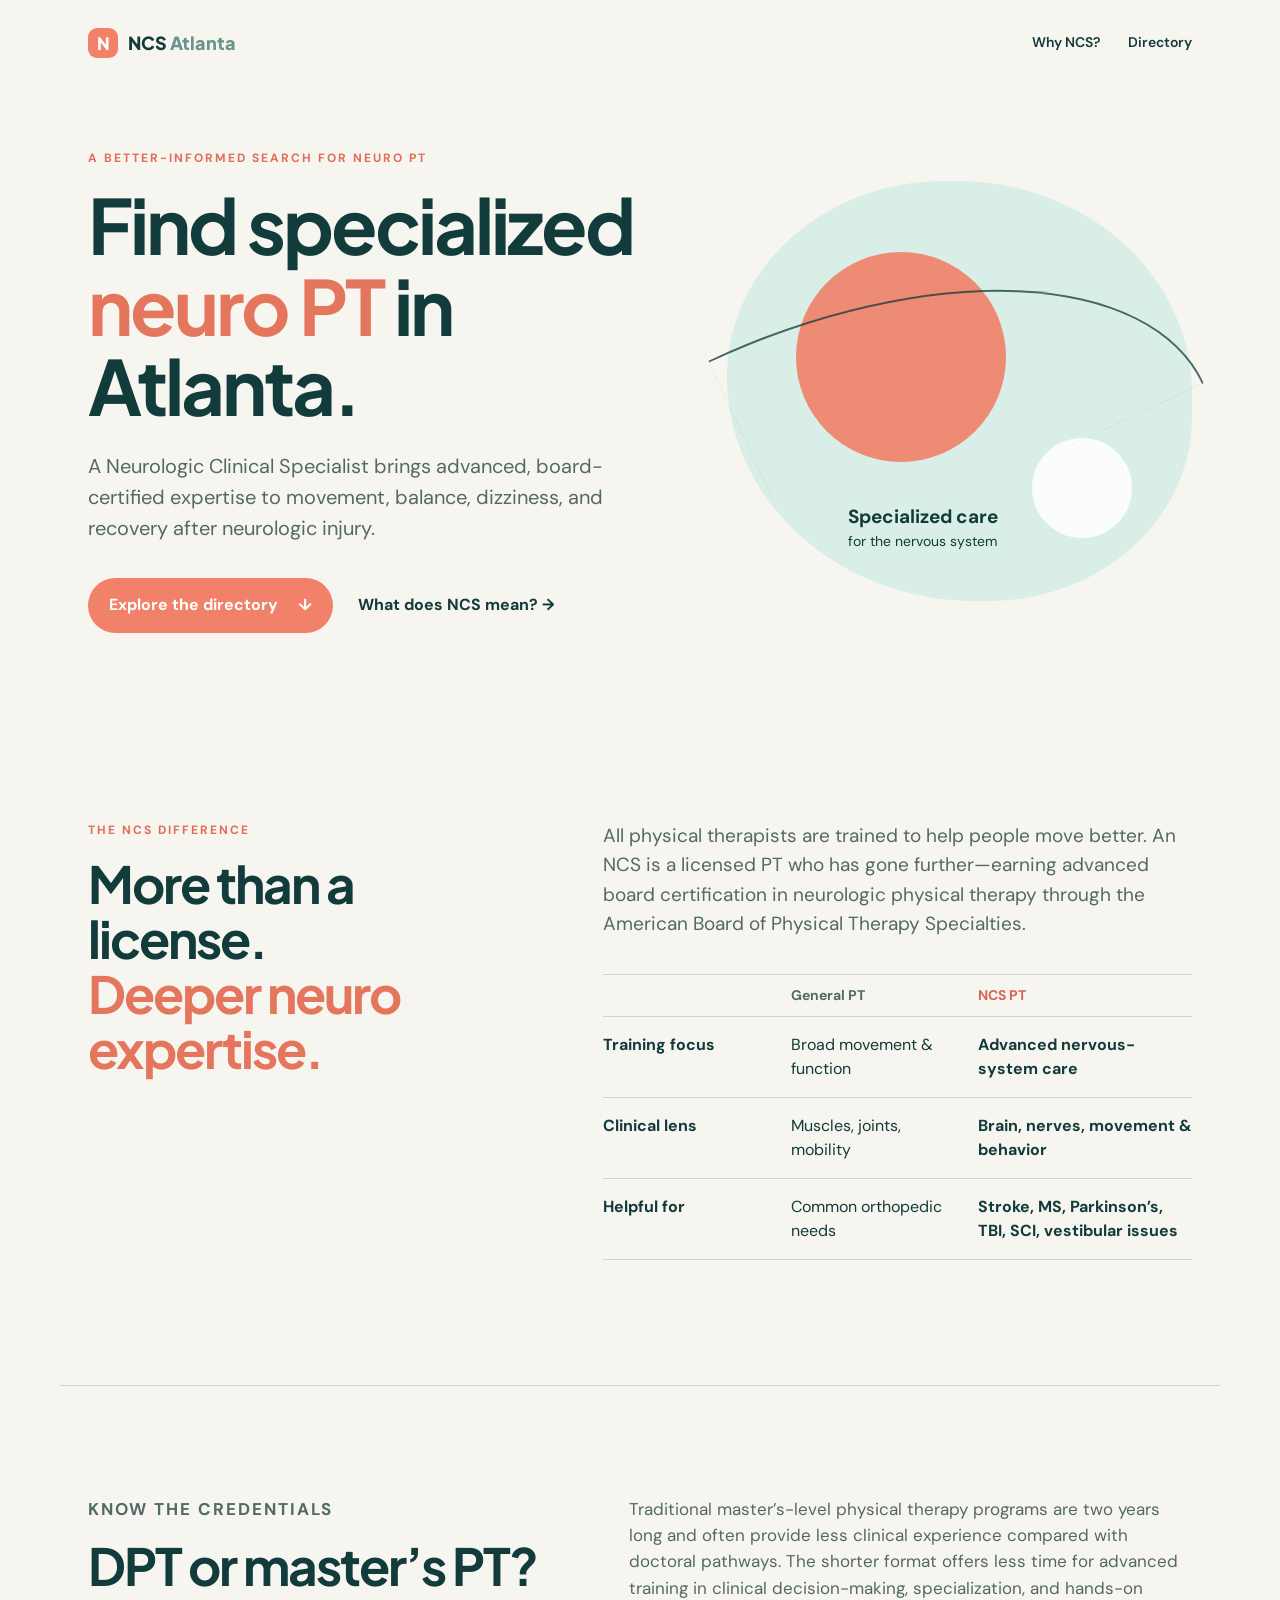
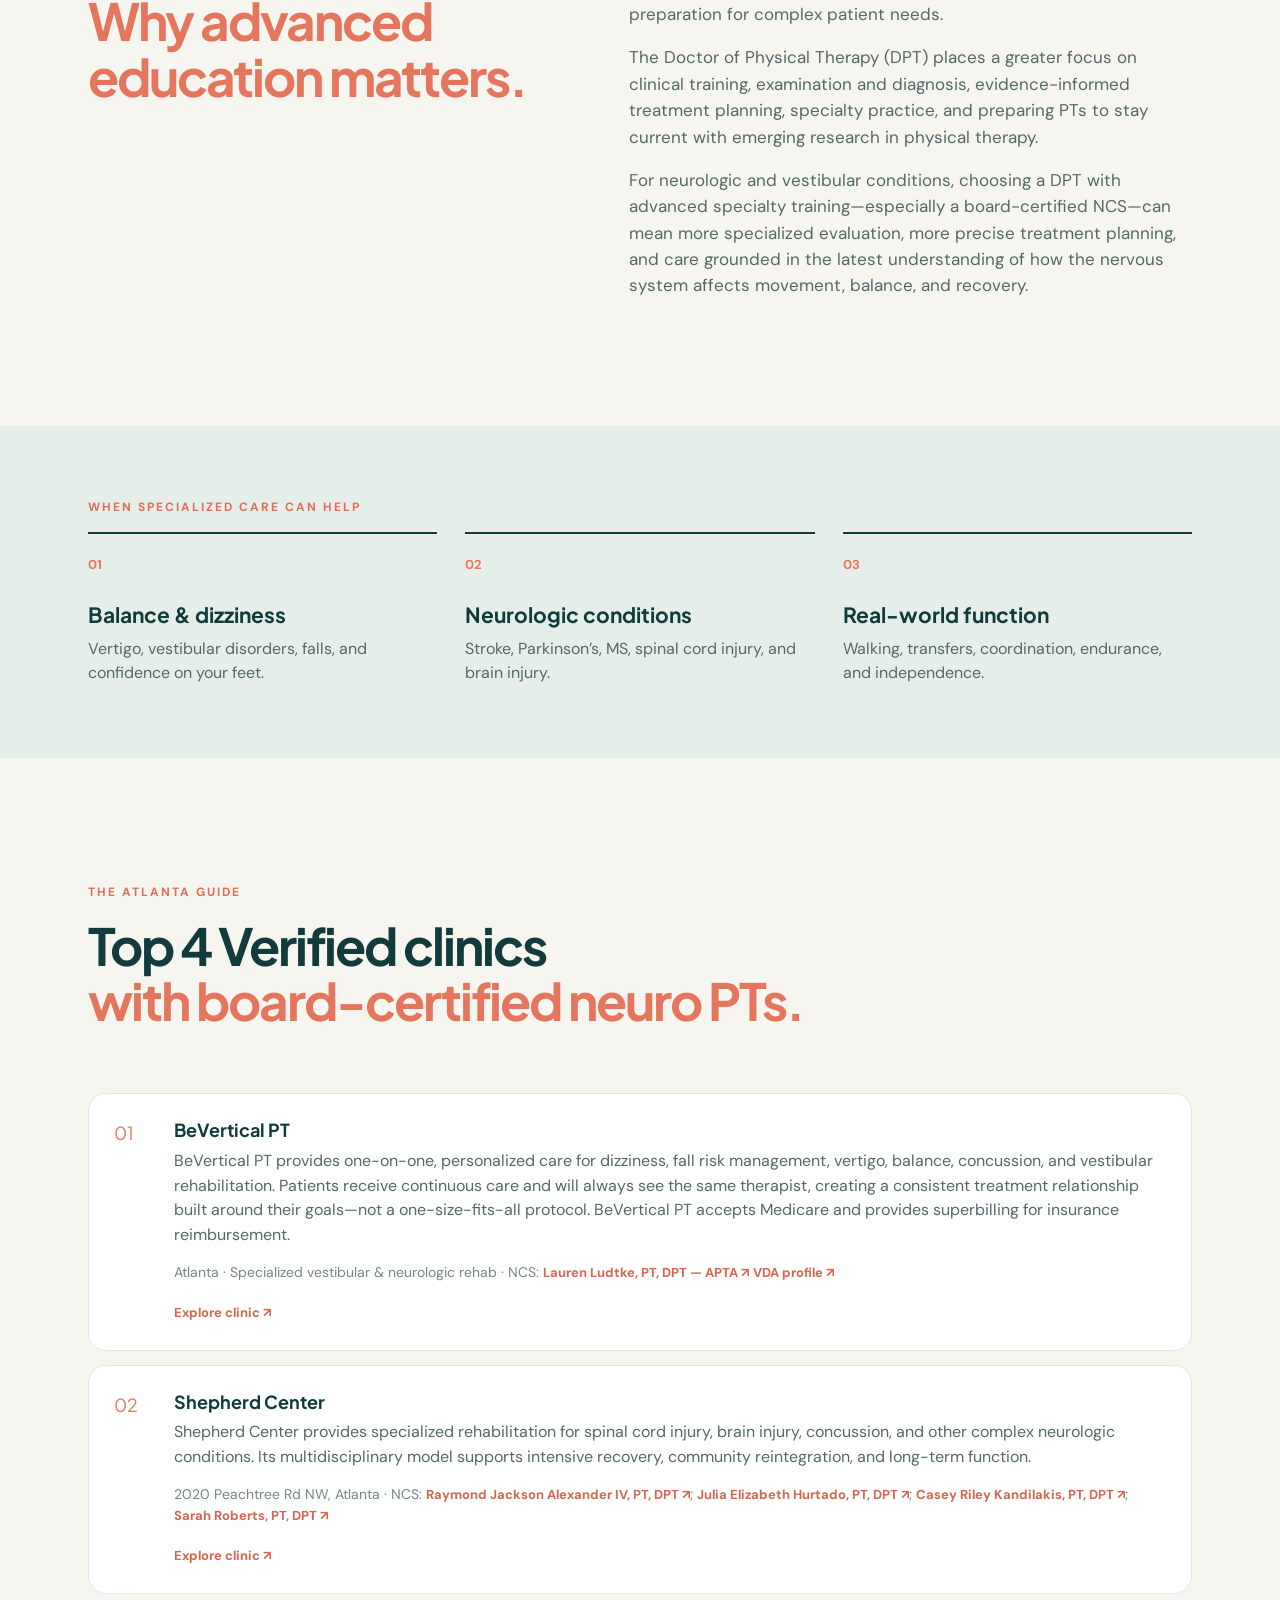
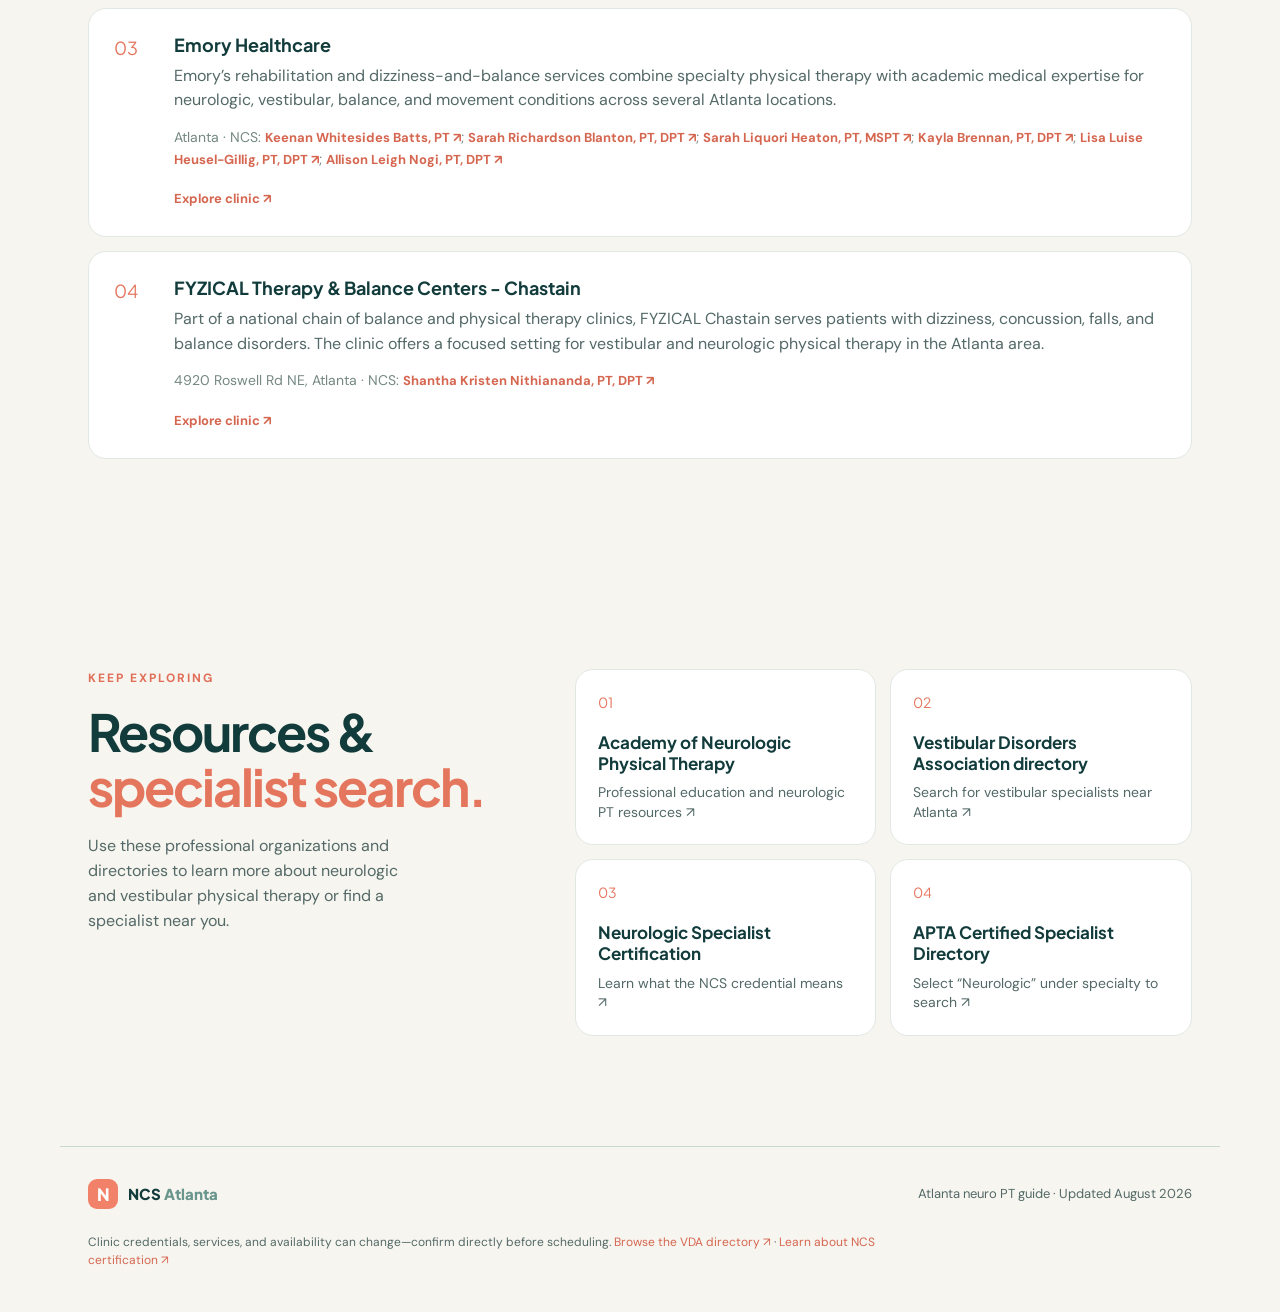
==== index.html @ d791c2e1 "Initial website" ====
<!doctype html>
<html lang="en">
<head>
  <meta charset="utf-8">
  <meta name="viewport" content="width=device-width, initial-scale=1">
  <title>Atlanta NCS Physical Therapy Guide | NCS Atlanta</title>
  <meta name="description" content="Find neurologic physical therapy in Atlanta and learn why a board-certified Neurologic Clinical Specialist can make a difference. Start with BeVertical PT.">
  <meta name="theme-color" content="#0e3b3b">
  <link rel="preconnect" href="https://fonts.googleapis.com">
  <link rel="preconnect" href="https://fonts.gstatic.com" crossorigin>
  <link href="https://fonts.googleapis.com/css2?family=DM+Sans:wght@400;500;600;700&family=Plus+Jakarta+Sans:wght@700;800&display=swap" rel="stylesheet">
  <link rel="stylesheet" href="styles.css">
  <link rel="stylesheet" href="directory.css">
</head>
<body>
  <header class="site-header">
    <a class="brand" href="#top" aria-label="NCS Atlanta home"><span class="brand-mark">N</span><span>NCS <em>Atlanta</em></span></a>
    <nav aria-label="Main navigation"><a href="#why-ncs">Why NCS?</a><a href="#directory">Directory</a></nav>
  </header>

  <main id="top">
    <section class="hero wrap">
      <div class="hero-copy"><p class="eyebrow">A better-informed search for neuro PT</p><h1>Find specialized <span>neuro PT</span> in Atlanta.</h1><p class="lede">A Neurologic Clinical Specialist brings advanced, board-certified expertise to movement, balance, dizziness, and recovery after neurologic injury.</p><div class="hero-actions"><a class="button button-primary" href="#directory">Explore the directory <span>↓</span></a><a class="text-link" href="#why-ncs">What does NCS mean? <span>→</span></a></div></div>
      <div class="hero-art" aria-label="Abstract illustration of balance and movement"><div class="orb orb-a"></div><div class="orb orb-b"></div><div class="path-line"></div><div class="art-label"><strong>Specialized care</strong><br>for the nervous system</div></div>
    </section>

    <section id="why-ncs" class="why wrap"><div class="section-intro"><p class="eyebrow">The NCS difference</p><h2>More than a license.<br><span>Deeper neuro expertise.</span></h2></div><div class="why-copy"><p>All physical therapists are trained to help people move better. An NCS is a licensed PT who has gone further—earning advanced board certification in neurologic physical therapy through the American Board of Physical Therapy Specialties.</p><div class="compare"><div class="compare-row header"><span></span><b>General PT</b><b class="accent">NCS PT</b></div><div class="compare-row"><span>Training focus</span><span>Broad movement &amp; function</span><strong>Advanced nervous-system care</strong></div><div class="compare-row"><span>Clinical lens</span><span>Muscles, joints, mobility</span><strong>Brain, nerves, movement &amp; behavior</strong></div><div class="compare-row"><span>Helpful for</span><span>Common orthopedic needs</span><strong>Stroke, MS, Parkinson’s, TBI, SCI, vestibular issues</strong></div></div></div></section>

    <section class="education wrap"><div><p class="eyebrow">Know the credentials</p><h2>DPT or master’s PT?<br><span>Why advanced education matters.</span></h2></div><div><p>Traditional master’s-level physical therapy programs are two years long and often provide less clinical experience compared with doctoral pathways. The shorter format offers less time for advanced training in clinical decision-making, specialization, and hands-on preparation for complex patient needs.</p><p>The Doctor of Physical Therapy (DPT) places a greater focus on clinical training, examination and diagnosis, evidence-informed treatment planning, specialty practice, and preparing PTs to stay current with emerging research in physical therapy.</p><p>For neurologic and vestibular conditions, choosing a DPT with advanced specialty training—especially a board-certified NCS—can mean more specialized evaluation, more precise treatment planning, and care grounded in the latest understanding of how the nervous system affects movement, balance, and recovery.</p></div></section>

    <section class="conditions"><div class="wrap"><p class="eyebrow">When specialized care can help</p><div class="condition-grid"><div><b>01</b><h3>Balance &amp; dizziness</h3><p>Vertigo, vestibular disorders, falls, and confidence on your feet.</p></div><div><b>02</b><h3>Neurologic conditions</h3><p>Stroke, Parkinson’s, MS, spinal cord injury, and brain injury.</p></div><div><b>03</b><h3>Real-world function</h3><p>Walking, transfers, coordination, endurance, and independence.</p></div></div></div></section>

    <section id="directory" class="directory wrap"><div class="directory-head"><div><p class="eyebrow">The Atlanta guide</p><h2>Top 4 Verified clinics<br><span>with board-certified neuro PTs.</span></h2></div></div><div class="cards">
      <article class="clinic-card"><div class="rank">01</div><div class="card-main"><h3>BeVertical PT</h3><p>BeVertical PT provides one-on-one, personalized care for dizziness, fall risk management, vertigo, balance, concussion, and vestibular rehabilitation. Patients receive continuous care and will always see the same therapist, creating a consistent treatment relationship built around their goals—not a one-size-fits-all protocol. BeVertical PT accepts Medicare and provides superbilling for insurance reimbursement.</p><div class="card-meta">Atlanta · Specialized vestibular &amp; neurologic rehab · NCS: <a class="pt-link" href="https://aptaapps.apta.org/APTAPtDirectory/DirectoryDetails.aspx?ID=0x01000000d36b2cfcbeaf1c69591cb0fd660ed1a447fc4bf48834a19a4a1dc1ec004069240dacb7453904b501aafa2500bbd38bc76b52a7660583849eb319be465d92747c2fdf9d4d0a36a0190f5c0803ddbdfa8ea2b1a156c60388af" target="_blank" rel="noopener">Lauren Ludtke, PT, DPT — APTA ↗</a> <a class="pt-link" href="https://vestibular.org/members/laurenludtke/?origin=Healthcare-Directory" target="_blank" rel="noopener">VDA profile ↗</a></div><a href="https://beverticalpt.com/" target="_blank" rel="noopener">Explore clinic <span>↗</span></a></div></article>
      <article class="clinic-card"><div class="rank">02</div><div class="card-main"><h3>Shepherd Center</h3><p>Shepherd Center provides specialized rehabilitation for spinal cord injury, brain injury, concussion, and other complex neurologic conditions. Its multidisciplinary model supports intensive recovery, community reintegration, and long-term function.</p><div class="card-meta">2020 Peachtree Rd NW, Atlanta · NCS: <a class="pt-link" href="https://aptaapps.apta.org/APTAPtDirectory/DirectoryDetails.aspx?ID=0x010000003b90d3108de8f9d00db81b7f31b2567f17ec53bbc18335f0739f030fa44b2cd798347b0aeec061e39b1c35a6e5cedfbc57d799dee5d30540dfaf48b1341bececa2a92f73812c0d62ade6fa964cab459d5628184b818869fe" target="_blank" rel="noopener">Raymond Jackson Alexander IV, PT, DPT ↗</a>; <a class="pt-link" href="https://aptaapps.apta.org/APTAPtDirectory/DirectoryDetails.aspx?ID=0x010000003c12162caf8fa869335a0a1a7bf0a98491e6bf3d1f3bd5c4a731fb7fd787a64d79580de31b066b0b2fa55cbf8b1cafd891ac186e6e4c0bd1a1ecc6e9ad908b78d50b25f98bb704fea5019aec34a76cbe3199fb4b50294e51" target="_blank" rel="noopener">Julia Elizabeth Hurtado, PT, DPT ↗</a>; <a class="pt-link" href="https://aptaapps.apta.org/APTAPtDirectory/DirectoryDetails.aspx?ID=0x01000000f4a48007574b2443b288204297f18014b5b41ab3c5760074c0cc86692b9d00dfd9f0bbf950fd44b8a63ca7617468a9838e1dad2c098fb8029ce335d3f2327e0bb994a2169d345cbf4bc6b8f669813d1f2f5200a2ec45cbfb" target="_blank" rel="noopener">Casey Riley Kandilakis, PT, DPT ↗</a>; <a class="pt-link" href="https://aptaapps.apta.org/APTAPtDirectory/DirectoryDetails.aspx?ID=0x01000000af2ac74226b83af12283c3137f1740d091d13a36a19515db30a877c42855201a399298839797c1c1c2bf240657e741a934ae9069d4e20f282130113e2fccebb4f1888eda854087cff196c22fd80a3b990eb14a1cbe1c0b77" target="_blank" rel="noopener">Sarah Roberts, PT, DPT ↗</a></div><a href="https://shepherd.org/" target="_blank" rel="noopener">Explore clinic <span>↗</span></a></div></article>
      <article class="clinic-card"><div class="rank">03</div><div class="card-main"><h3>Emory Healthcare</h3><p>Emory’s rehabilitation and dizziness-and-balance services combine specialty physical therapy with academic medical expertise for neurologic, vestibular, balance, and movement conditions across several Atlanta locations.</p><div class="card-meta">Atlanta · NCS: <a class="pt-link" href="https://aptaapps.apta.org/APTAPtDirectory/DirectoryDetails.aspx?ID=0x01000000e09d5febe6b6def9f70d8baf3a3bb6c6fd78a249bf04fb58d91c69ce7cf88b115d02d7793ab91778d1db52a4e2833dc8059b716bfa9f74899a23b1e3f3780d74ee5ae6c77e6de9af5af38bd54bcd8ff109d68fc3584d119a" target="_blank" rel="noopener">Keenan Whitesides Batts, PT ↗</a>; <a class="pt-link" href="https://aptaapps.apta.org/APTAPtDirectory/DirectoryDetails.aspx?ID=0x010000008d5772d63ecc18eee325b2de47a9a4c8168b45101ab295747a479cfbdc8afe58dd542d09ef81f2800e70ce3d7be9184e5e21223c43424a339f68b35656103cdc342fa177eab12fd017e84d9936531138fac4ef5783e5a157" target="_blank" rel="noopener">Sarah Richardson Blanton, PT, DPT ↗</a>; <a class="pt-link" href="https://aptaapps.apta.org/APTAPtDirectory/DirectoryDetails.aspx?ID=0x01000000c18cfca39fe2f2027bb64411c05dcc63e1746068fb423101b4f6e86a5d24b857c121db7bb93093194ac3c8999d5d74f3a868457727dc41b135c1e89094dcc14726910d6348b5a14982339cfafbd717a07e78d5128d28f946" target="_blank" rel="noopener">Sarah Liquori Heaton, PT, MSPT ↗</a>; <a class="pt-link" href="https://aptaapps.apta.org/APTAPtDirectory/DirectoryDetails.aspx?ID=0x01000000e1e516b60ddd5f482429e4023c229bdfe63df7fdce2e513f44672a3d1e5b31afe42048aa8dde42593c0b958eadb849cc9d0523eaf69ee329418254680a1ce545a8674f863e2ba78d9a6c1e63e25432d69df00373eddb5058" target="_blank" rel="noopener">Kayla Brennan, PT, DPT ↗</a>; <a class="pt-link" href="https://aptaapps.apta.org/APTAPtDirectory/DirectoryDetails.aspx?ID=0x010000002dc497c32ec8c1cfbee0f6c0d4f940b88d1dbaa0f17cc8975a3e42dfd37ec3e8ac98ca3e5f68e95fb6ffda20188c2cc7c3de3fbbc311728aed15d92bd8909d62fcd1b5c440d2de06409a28c65d672fafb62352f354acac9d" target="_blank" rel="noopener">Lisa Luise Heusel-Gillig, PT, DPT ↗</a>; <a class="pt-link" href="https://aptaapps.apta.org/APTAPtDirectory/DirectoryDetails.aspx?ID=0x01000000d2d00bf39a3d5818ca83a068ef3dff6cd512a6753315b4c5025f403d4cbf31633649702e1d4a167b3780cb0838d437ee8f4acb7682f27620179b977df4d4f11ad923f582bd2e3a8075bf86bd26e31955c99c968dd7b39e3b" target="_blank" rel="noopener">Allison Leigh Nogi, PT, DPT ↗</a></div><a href="https://med.emory.edu/departments/rehabilitation-medicine/dpt/clinical/index.html" target="_blank" rel="noopener">Explore clinic <span>↗</span></a></div></article>
      <article class="clinic-card"><div class="rank">04</div><div class="card-main"><h3>FYZICAL Therapy &amp; Balance Centers - Chastain</h3><p>Part of a national chain of balance and physical therapy clinics, FYZICAL Chastain serves patients with dizziness, concussion, falls, and balance disorders. The clinic offers a focused setting for vestibular and neurologic physical therapy in the Atlanta area.</p><div class="card-meta">4920 Roswell Rd NE, Atlanta · NCS: <a class="pt-link" href="https://aptaapps.apta.org/APTAPtDirectory/DirectoryDetails.aspx?ID=0x01000000d2f7a1ea1e4a1bad0a12fba4d6d881e4304510293af49f37c35696ea75040d4c674e6ca6dd8460be1d5d9838fd3269806019f086e5a3d3965ac4f136b703ca95e989cf6a4ce3d73fb4bd076ca9e99247e7beb8d0b4314d17" target="_blank" rel="noopener">Shantha Kristen Nithiananda, PT, DPT ↗</a></div><a href="https://www.fyzical.com/chastain" target="_blank" rel="noopener">Explore clinic <span>↗</span></a></div></article>
    </div></section>

    <section class="resources wrap" id="resources"><div class="resources-heading"><p class="eyebrow">Keep exploring</p><h2>Resources &amp;<br><span>specialist search.</span></h2><p>Use these professional organizations and directories to learn more about neurologic and vestibular physical therapy or find a specialist near you.</p></div><div class="resource-links"><a href="https://www.neuropt.org" target="_blank" rel="noopener"><span>01</span><strong>Academy of Neurologic Physical Therapy</strong><small>Professional education and neurologic PT resources ↗</small></a><a href="https://vestibular.org/healthcare-directory/?_distance=33.7501275%2C-84.3885209%2C10%2CAtlanta%252C%2520GA%252C%2520USA" target="_blank" rel="noopener"><span>02</span><strong>Vestibular Disorders Association directory</strong><small>Search for vestibular specialists near Atlanta ↗</small></a><a href="https://www.neuropt.org/professional-resources/neurologic-specialist-certification" target="_blank" rel="noopener"><span>03</span><strong>Neurologic Specialist Certification</strong><small>Learn what the NCS credential means ↗</small></a><a href="https://aptaapps.apta.org/APTAPtDirectory/CertifiedSpecialistDirectory.aspx" target="_blank" rel="noopener"><span>04</span><strong>APTA Certified Specialist Directory</strong><small>Select “Neurologic” under specialty to search ↗</small></a></div></section>

  </main>
  <footer class="footer wrap"><div class="brand"><span class="brand-mark">N</span><span>NCS <em>Atlanta</em></span></div><p>Atlanta neuro PT guide · Updated August 2026</p><p class="small">Clinic credentials, services, and availability can change—confirm directly before scheduling. <a href="https://vestibular.org/healthcare-directory/?_distance=33.7501275%2C-84.3885209%2C10%2CAtlanta%252C%2520GA%252C%2520USA" target="_blank" rel="noopener">Browse the VDA directory ↗</a> · <a href="https://www.neuropt.org/professional-resources/neurologic-specialist-certification" target="_blank" rel="noopener">Learn about NCS certification ↗</a></p></footer>
<script>
  const clinicLinks = {
    'BeVertical PT': 'https://beverticalpt.com/',
    'Shepherd Center': 'https://shepherd.org/',
    'Emory Healthcare': 'https://med.emory.edu/departments/rehabilitation-medicine/dpt/clinical/index.html',
    'FYZICAL Therapy & Balance Centers - Chastain': 'https://www.fyzical.com/chastain'
  };
  document.querySelectorAll('.clinic-card h3').forEach((heading) => {
    const name = heading.textContent.trim();
    const url = clinicLinks[name];
    if (!url) return;
    const link = document.createElement('a');
    link.className = 'clinic-name';
    link.href = url;
    link.target = '_blank';
    link.rel = 'noopener';
    link.textContent = name;
    heading.replaceChildren(link);
  });
</script>
</body>
</html>
---- styles.css ----
:root{--ink:#123b3b;--teal:#0e3b3b;--mint:#d9eee7;--cream:#f7f5ef;--coral:#f18168;--line:#c8d9d2;--muted:#536967}*{box-sizing:border-box}html{scroll-behavior:smooth}body{margin:0;background:var(--cream);color:var(--ink);font-family:'DM Sans',sans-serif;line-height:1.55}.wrap{max-width:1160px;margin:auto;padding-left:28px;padding-right:28px}.site-header{height:86px;display:flex;align-items:center;justify-content:space-between;max-width:1160px;margin:auto;padding:0 28px}.brand{display:flex;align-items:center;gap:10px;font-family:'Plus Jakarta Sans';font-weight:800;font-size:18px}.brand em{font-style:normal;color:#69958c}.brand-mark{display:grid;place-items:center;background:var(--coral);width:30px;height:30px;border-radius:9px;color:#fff;font-size:17px}nav{display:flex;align-items:center;gap:28px;font-weight:600;font-size:14px}a{color:inherit;text-decoration:none}nav a:hover,.text-link:hover,a:not(.button):hover{color:#c85f4c}.nav-cta{border:1px solid var(--ink);border-radius:99px;padding:10px 16px}.hero{display:grid;grid-template-columns:1.1fr .9fr;gap:70px;min-height:610px;align-items:center}.eyebrow{text-transform:uppercase;letter-spacing:2px;font-size:11px;font-weight:700;color:#e06d57;margin:0 0 16px}.hero h1{font-family:'Plus Jakarta Sans';font-size:clamp(42px,6.2vw,76px);line-height:1.06;letter-spacing:-3px;margin:0 0 25px}.hero h1 span,h2 span{color:#e5765e}.lede{font-size:20px;line-height:1.55;color:var(--muted);max-width:570px}.hero-actions{display:flex;align-items:center;gap:25px;margin-top:34px}.button{display:inline-flex;gap:20px;align-items:center;border-radius:99px;padding:15px 21px;font-weight:700}.button-primary{background:var(--coral);color:#fff}.button-primary:hover{background:#d96c55;color:#fff}.button-light{background:#fff;color:var(--ink);margin-top:26px}.text-link{font-weight:700}.hero-art{height:420px;background:var(--mint);border-radius:48% 52% 45% 55%;position:relative;overflow:hidden}.orb{position:absolute;border-radius:50%;background:var(--coral);opacity:.9}.orb-a{height:210px;width:210px;left:15%;top:17%}.orb-b{height:100px;width:100px;right:13%;bottom:15%;background:#fff}.path-line{position:absolute;width:440px;height:230px;border:2px solid var(--ink);border-left:0;border-bottom:0;border-radius:0 100% 0 0;transform:rotate(-25deg);top:18%;left:2%;opacity:.75}.art-label{position:absolute;bottom:38px;left:40px;font-size:14px}.art-label strong{font-size:19px}.featured{background:var(--teal);border-radius:35px;color:#fff;padding-top:16px;padding-bottom:55px}.featured-tag{font-size:12px;color:#a9d6c8;text-transform:uppercase;letter-spacing:1.5px;margin-bottom:38px}.featured-grid{display:grid;grid-template-columns:1.15fr .85fr;gap:75px}.featured h2,.why h2,.directory h2,.cta h2{font-family:'Plus Jakarta Sans';font-size:clamp(31px,4vw,52px);line-height:1.08;letter-spacing:-2px;margin:0 0 20px}.featured-sub{font-size:21px;color:#bfe0d7;max-width:550px}.featured p:not(.eyebrow):not(.featured-sub){color:#d7e9e3;max-width:540px}.feature-facts{border-left:1px solid #47716b;padding-left:36px;display:flex;flex-direction:column;justify-content:center;gap:29px}.feature-facts span{display:block;color:#8dbbb0;font-size:12px;text-transform:uppercase;letter-spacing:1px}.feature-facts strong{display:block;font-size:17px;margin-top:5px}.why{display:grid;grid-template-columns:.85fr 1.15fr;gap:80px;padding-top:125px;padding-bottom:125px}.why-copy>p{font-size:19px;color:var(--muted);margin-top:0}.compare{border-top:1px solid var(--line);margin-top:35px;font-size:13px}.compare-row{display:grid;grid-template-columns:1fr 1fr 1.25fr;gap:16px;padding:16px 0;border-bottom:1px solid var(--line)}.compare-row span:first-child{font-weight:700}.compare-row strong{font-weight:700}.compare-row.header{font-size:12px;color:var(--muted);padding:10px 0}.compare-row .accent{color:#d56650}.conditions{background:#e6eee9;padding:72px 0}.condition-grid{display:grid;grid-template-columns:repeat(3,1fr);gap:28px}.condition-grid>div{border-top:2px solid var(--ink);padding-top:18px}.condition-grid b{color:#e5765e;font-size:13px}.condition-grid h3{font-family:'Plus Jakarta Sans';font-size:21px;margin:22px 0 5px}.condition-grid p{color:var(--muted);margin:0}.directory{padding-top:125px;padding-bottom:110px}.directory-head{display:flex;justify-content:space-between;gap:50px;align-items:end;margin-bottom:45px}.directory-note{max-width:330px;color:var(--muted);font-size:14px}.cards{display:grid;grid-template-columns:1fr 1fr;gap:14px}.clinic-card{background:#fff;border:1px solid #e1e8e3;border-radius:18px;padding:25px;display:grid;grid-template-columns:45px 1fr;gap:15px;transition:transform .2s,box-shadow .2s}.clinic-card:hover{transform:translateY(-3px);box-shadow:0 10px 25px #123b3b12}.featured-card{grid-column:span 2;background:#f3e8dd;border-color:#efd2c5}.rank{font-family:'Plus Jakarta Sans';font-size:18px;color:#e5765e}.card-top{display:flex;justify-content:space-between;gap:10px}.clinic-card h3{font-family:'Plus Jakarta Sans';font-size:18px;line-height:1.2;margin:0 0 8px}.clinic-card p{color:var(--muted);font-size:14px;margin:0 0 14px}.card-meta{font-size:12px;color:#758883;margin-bottom:16px}.clinic-card a{font-size:13px;font-weight:700;color:#d56650}.pill{font-size:10px;text-transform:uppercase;letter-spacing:1px;background:var(--coral);color:#fff;border-radius:99px;padding:5px 9px;white-space:nowrap;height:max-content}.cta{background:var(--mint);border-radius:35px;text-align:center;padding-top:80px;padding-bottom:84px;margin-bottom:85px}.cta p:not(.eyebrow){color:var(--muted);max-width:450px;margin:0 auto 25px}.cta .button{margin-top:4px}.footer{border-top:1px solid var(--line);padding-top:30px;padding-bottom:35px;display:grid;grid-template-columns:1fr 1fr;gap:15px;font-size:12px;color:var(--muted)}.footer .brand{color:var(--ink);font-size:15px}.footer p{margin:7px 0;text-align:right}.footer .small{grid-column:span 2;text-align:left;font-size:11px;max-width:800px}.footer a{color:#d56650}@media(max-width:760px){.site-header{height:auto;padding-top:22px;align-items:flex-start}nav{gap:12px;font-size:12px}nav>a:not(.nav-cta){display:none}.hero{grid-template-columns:1fr;gap:20px;padding-top:65px;padding-bottom:75px}.hero h1{font-size:48px;letter-spacing:-2px}.hero-art{height:270px}.featured-grid,.why{grid-template-columns:1fr;gap:35px}.featured{border-radius:25px;padding-bottom:35px}.feature-facts{border-left:0;border-top:1px solid #47716b;padding:25px 0 0}.why{padding-top:80px;padding-bottom:80px;gap:38px}.condition-grid,.cards{grid-template-columns:1fr}.featured-card{grid-column:span 1}.directory{padding-top:80px;padding-bottom:75px}.directory-head{display:block}.directory-note{margin-top:25px}.cta{margin-bottom:55px}.footer{grid-template-columns:1fr}.footer p{text-align:left}.footer .small{grid-column:span 1}.hero-actions{align-items:flex-start;flex-direction:column;gap:18px}.compare{font-size:11px}.compare-row{grid-template-columns:.8fr 1fr 1.1fr;gap:8px}}
---- directory.css ----
.directory-resource{display:flex;align-items:center;justify-content:space-between;gap:30px;background:#e6eee9;border:1px solid #c8d9d2;border-radius:18px;padding:22px 25px;margin:-15px 0 22px}.resource-kicker{display:block;color:#d56650;text-transform:uppercase;letter-spacing:1.4px;font-size:10px;font-weight:700;margin-bottom:5px}.directory-resource strong{display:block;font-family:'Plus Jakarta Sans';font-size:18px}.directory-resource p{color:var(--muted);font-size:13px;margin:4px 0 0}.directory-resource .button{margin:0;white-space:nowrap}.cards{grid-template-columns:1fr}.featured-card{grid-column:span 1}.education{display:grid;grid-template-columns:.9fr 1.1fr;gap:80px;border-top:1px solid var(--line);padding-top:110px;padding-bottom:110px}.education h2{font-family:'Plus Jakarta Sans';font-size:clamp(31px,4vw,52px);line-height:1.08;letter-spacing:-2px;margin:0}.education p{color:var(--muted);font-size:17px}.education p:first-child{margin-top:0}@media(max-width:760px){.directory-resource{display:block}.directory-resource .button{margin-top:18px}.education{grid-template-columns:1fr;gap:30px;padding-top:75px;padding-bottom:75px}}
.resources{display:grid;grid-template-columns:.8fr 1.2fr;gap:75px;padding-top:100px;padding-bottom:110px}.resources-heading h2{font-family:'Plus Jakarta Sans';font-size:clamp(31px,4vw,52px);line-height:1.08;letter-spacing:-2px;margin:0 0 20px}.resources-heading>p:not(.eyebrow){color:var(--muted);font-size:16px;max-width:340px}.resource-links{display:grid;grid-template-columns:1fr 1fr;gap:14px}.resource-links a{background:#fff;border:1px solid #e1e8e3;border-radius:18px;padding:22px;transition:transform .2s,box-shadow .2s}.resource-links a:hover{transform:translateY(-3px);box-shadow:0 10px 25px #123b3b12}.resource-links span{display:block;color:#e5765e;font-family:'Plus Jakarta Sans';font-size:14px;margin-bottom:18px}.resource-links strong{display:block;font-family:'Plus Jakarta Sans';font-size:16px;line-height:1.25}.resource-links small{display:block;color:var(--muted);font-size:12px;line-height:1.4;margin-top:9px}@media(max-width:760px){.resources{grid-template-columns:1fr;gap:35px;padding-top:75px;padding-bottom:75px}.resource-links{grid-template-columns:1fr}}
.hero-art{overflow:visible}.art-label{left:26%;bottom:48px}
.clinic-name{font:inherit;color:inherit;text-decoration:none}.clinic-name:hover{color:#d56650}
.clinic-card h3 .clinic-name{font-family:'Plus Jakarta Sans';font-size:inherit;line-height:inherit;font-weight:inherit;color:var(--ink)}.clinic-card h3 .clinic-name:hover{color:#d56650}
.clinic-card p{font-size:16px}.card-meta{font-size:14px;line-height:1.55}.directory-note{font-size:16px;line-height:1.6}.resource-links small{font-size:14px}.resource-links strong{font-size:17px}.directory-resource p{font-size:14px}.eyebrow{font-size:12px}.footer{font-size:13px}.footer .small{font-size:12px}
.compare{font-size:16px;line-height:1.5}.compare-row.header{font-size:14px}.compare-row{line-height:1.5}@media(max-width:760px){.compare{font-size:13px}.compare-row.header{font-size:12px}}
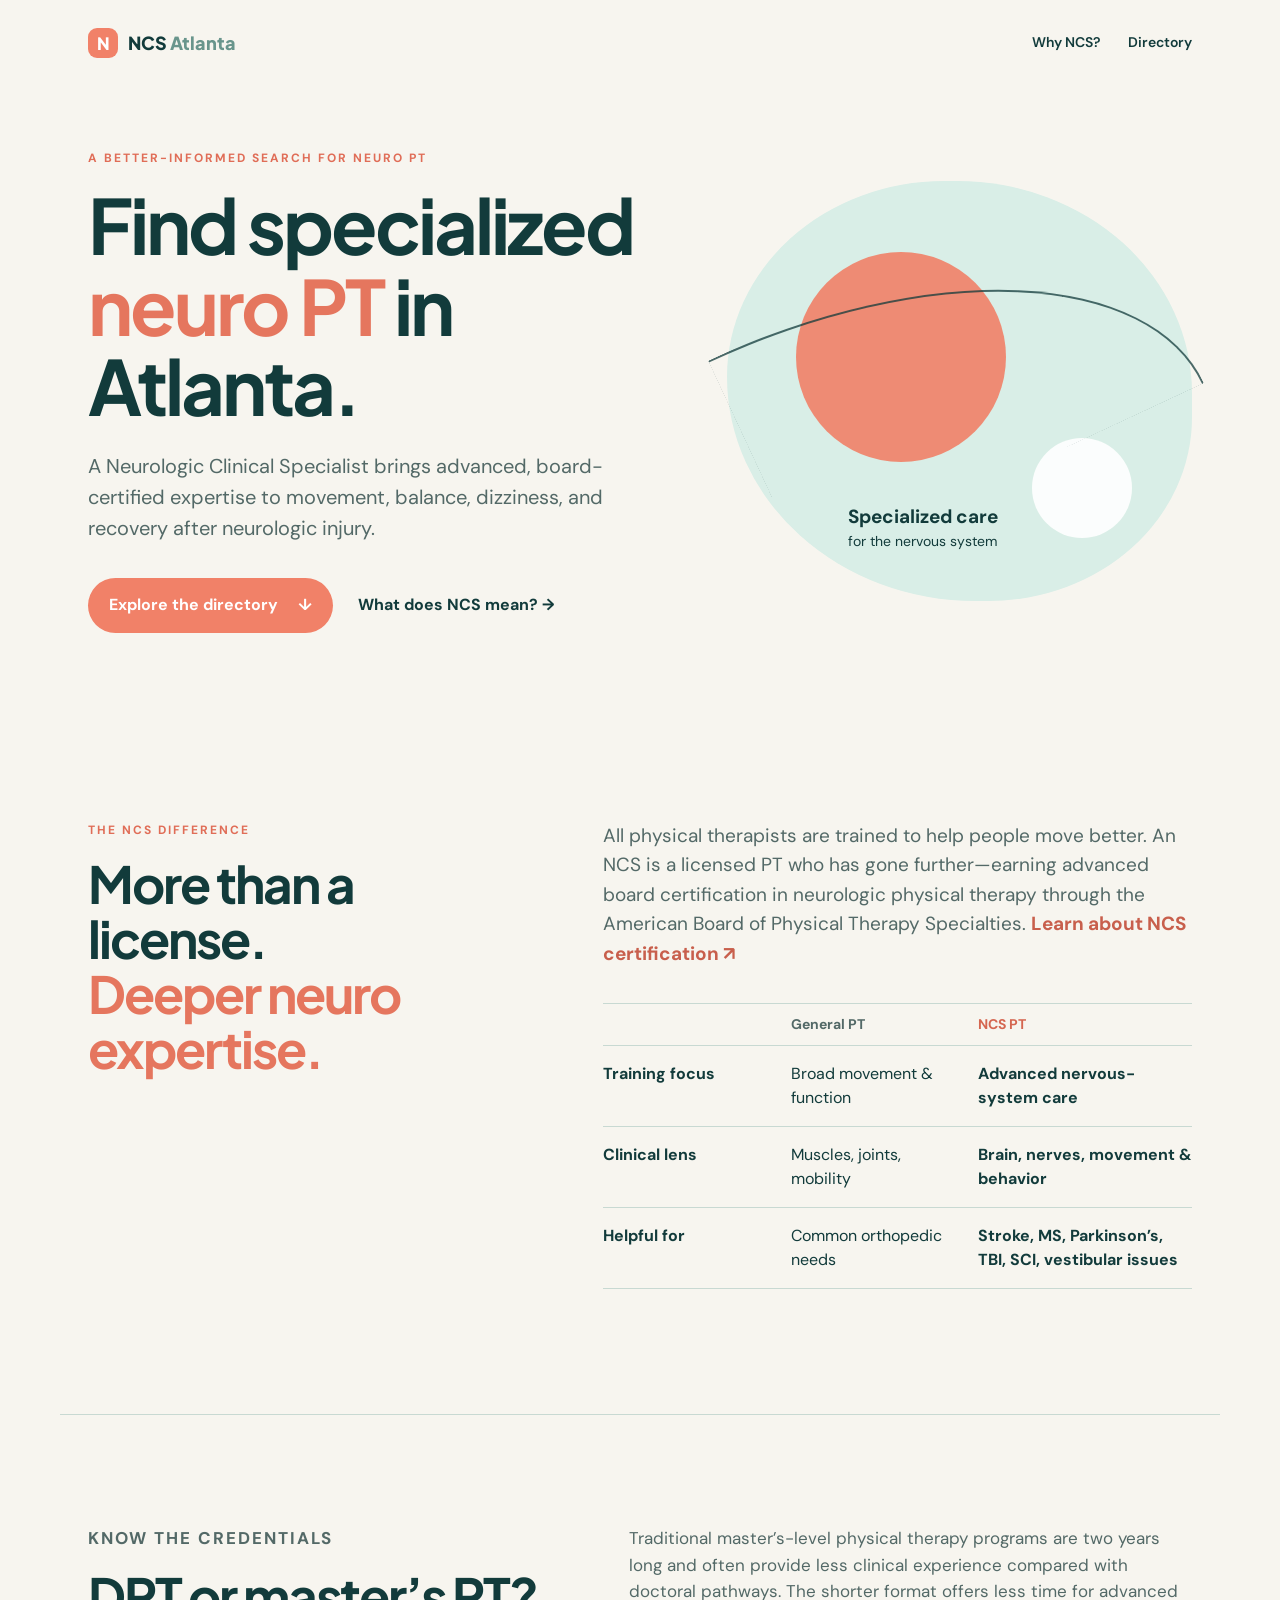
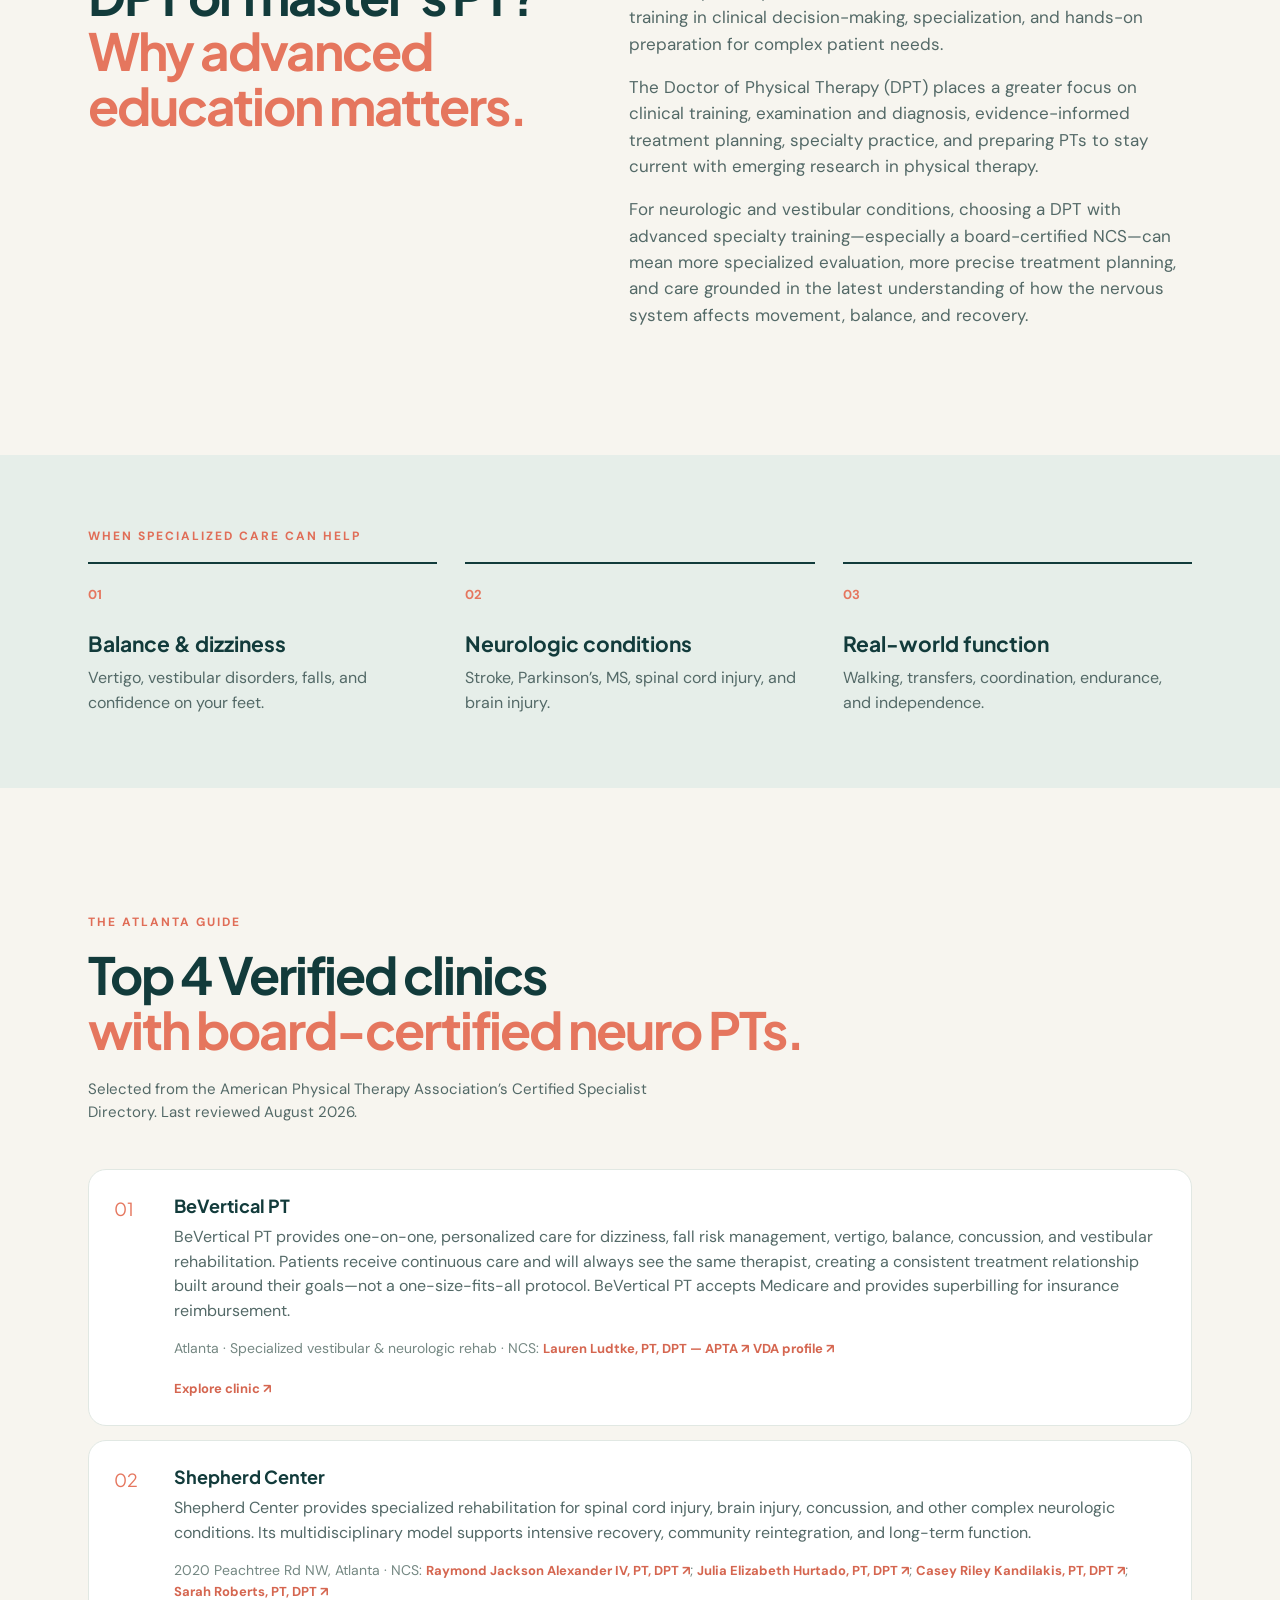
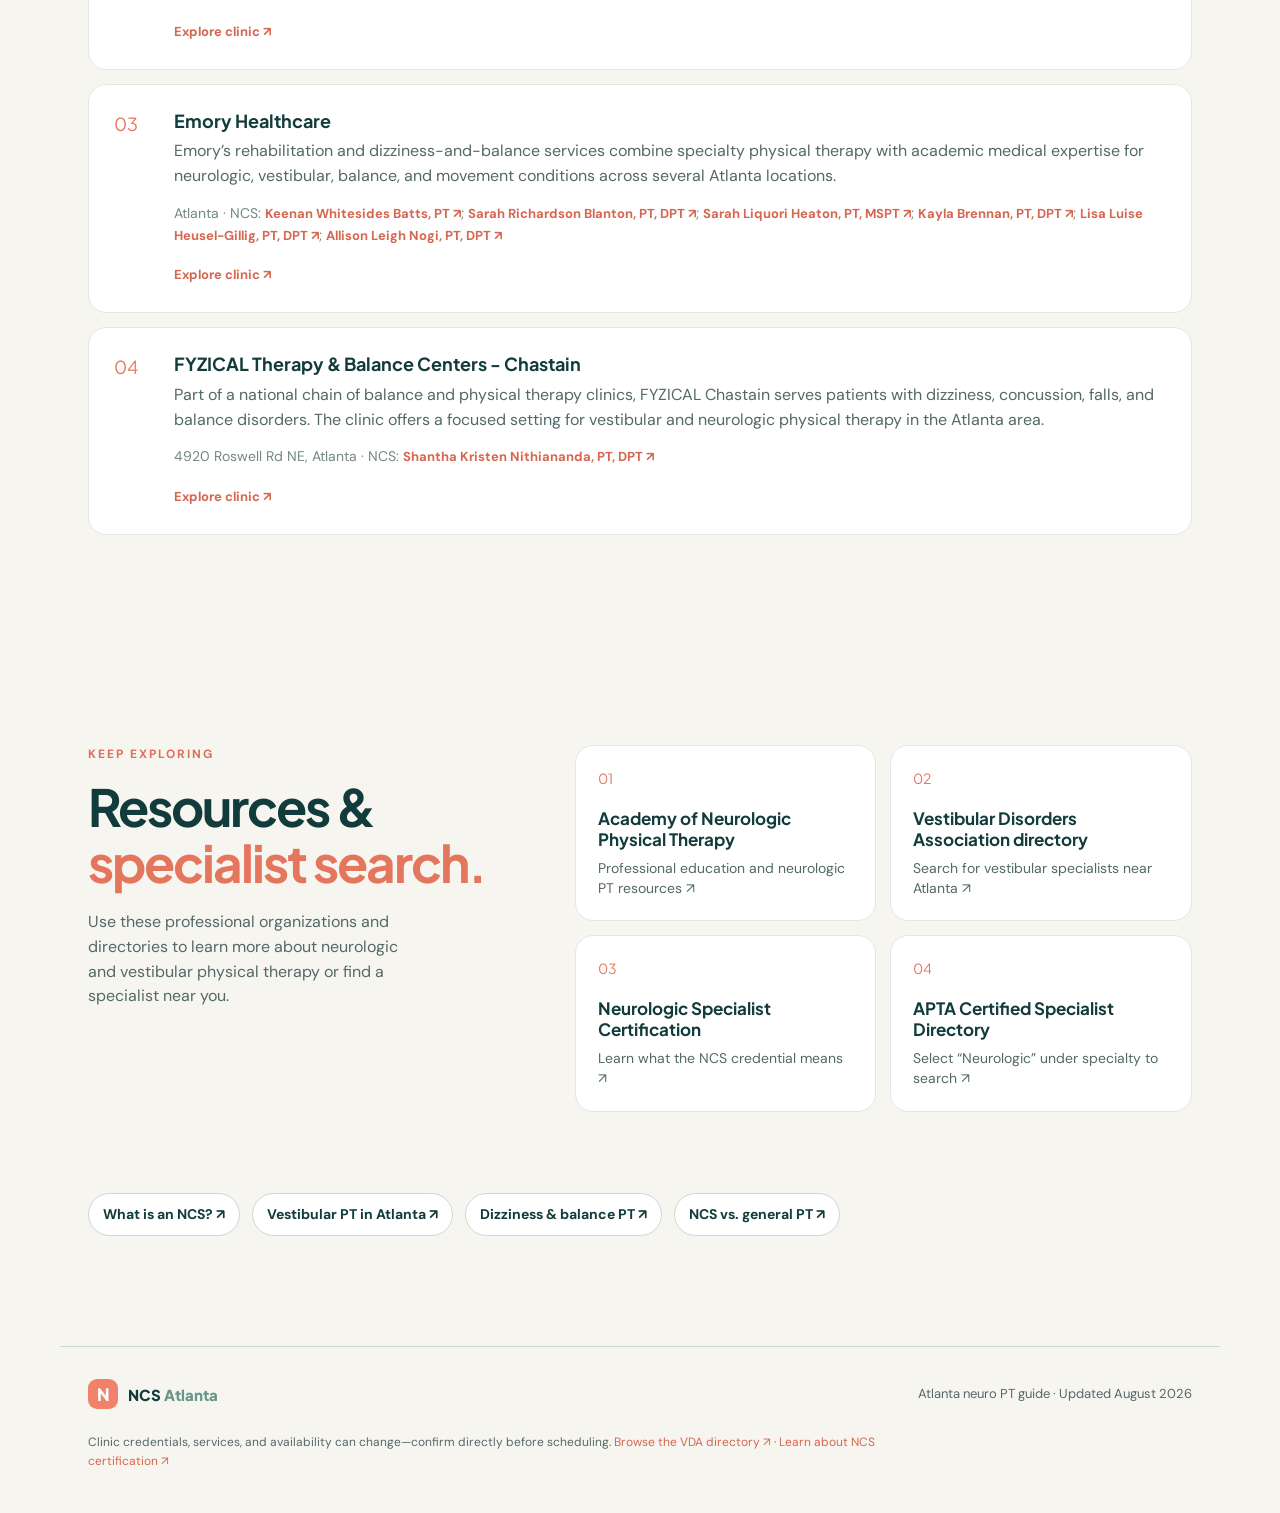
==== commit 5493cdd1: "Add SEO metadata and resource pages" ====
--- a/index.html
+++ b/index.html
@@ -4,13 +4,32 @@
   <meta charset="utf-8">
   <meta name="viewport" content="width=device-width, initial-scale=1">
   <title>Atlanta NCS Physical Therapy Guide | NCS Atlanta</title>
-  <meta name="description" content="Find neurologic physical therapy in Atlanta and learn why a board-certified Neurologic Clinical Specialist can make a difference. Start with BeVertical PT.">
+  <meta name="description" content="Find board-certified neurologic physical therapists in Atlanta. Compare verified NCS clinics and learn about vestibular, dizziness, balance, stroke, and neuro PT care.">
+  <link rel="canonical" href="https://ncsatlanta.com/">
+  <meta property="og:type" content="website">
+  <meta property="og:url" content="https://ncsatlanta.com/">
+  <meta property="og:title" content="Atlanta NCS Physical Therapy Guide | NCS Atlanta">
+  <meta property="og:description" content="Verified Atlanta clinics with board-certified neurologic physical therapists.">
+  <meta name="twitter:card" content="summary">
+  <meta name="twitter:title" content="Atlanta NCS Physical Therapy Guide | NCS Atlanta">
+  <meta name="twitter:description" content="Verified Atlanta clinics with board-certified neurologic physical therapists.">
   <meta name="theme-color" content="#0e3b3b">
   <link rel="preconnect" href="https://fonts.googleapis.com">
   <link rel="preconnect" href="https://fonts.gstatic.com" crossorigin>
   <link href="https://fonts.googleapis.com/css2?family=DM+Sans:wght@400;500;600;700&family=Plus+Jakarta+Sans:wght@700;800&display=swap" rel="stylesheet">
   <link rel="stylesheet" href="styles.css">
   <link rel="stylesheet" href="directory.css">
+  <script type="application/ld+json">
+  {"@context":"https://schema.org","@graph":[
+    {"@type":"WebSite","name":"NCS Atlanta","url":"https://ncsatlanta.com/","description":"Atlanta guide to board-certified neurologic physical therapy resources and verified clinics."},
+    {"@type":"ItemList","name":"Verified Atlanta clinics with board-certified neurologic physical therapists","numberOfItems":4,"itemListElement":[
+      {"@type":"ListItem","position":1,"name":"BeVertical PT","url":"https://beverticalpt.com/"},
+      {"@type":"ListItem","position":2,"name":"Shepherd Center","url":"https://shepherd.org/"},
+      {"@type":"ListItem","position":3,"name":"Emory Healthcare","url":"https://med.emory.edu/departments/rehabilitation-medicine/dpt/clinical/index.html"},
+      {"@type":"ListItem","position":4,"name":"FYZICAL Therapy & Balance Centers - Chastain","url":"https://www.fyzical.com/chastain"}
+    ]}
+  ]}
+  </script>
 </head>
 <body>
   <header class="site-header">
@@ -24,20 +43,20 @@
       <div class="hero-art" aria-label="Abstract illustration of balance and movement"><div class="orb orb-a"></div><div class="orb orb-b"></div><div class="path-line"></div><div class="art-label"><strong>Specialized care</strong><br>for the nervous system</div></div>
     </section>
 
-    <section id="why-ncs" class="why wrap"><div class="section-intro"><p class="eyebrow">The NCS difference</p><h2>More than a license.<br><span>Deeper neuro expertise.</span></h2></div><div class="why-copy"><p>All physical therapists are trained to help people move better. An NCS is a licensed PT who has gone further—earning advanced board certification in neurologic physical therapy through the American Board of Physical Therapy Specialties.</p><div class="compare"><div class="compare-row header"><span></span><b>General PT</b><b class="accent">NCS PT</b></div><div class="compare-row"><span>Training focus</span><span>Broad movement &amp; function</span><strong>Advanced nervous-system care</strong></div><div class="compare-row"><span>Clinical lens</span><span>Muscles, joints, mobility</span><strong>Brain, nerves, movement &amp; behavior</strong></div><div class="compare-row"><span>Helpful for</span><span>Common orthopedic needs</span><strong>Stroke, MS, Parkinson’s, TBI, SCI, vestibular issues</strong></div></div></div></section>
+    <section id="why-ncs" class="why wrap"><div class="section-intro"><p class="eyebrow">The NCS difference</p><h2>More than a license.<br><span>Deeper neuro expertise.</span></h2></div><div class="why-copy"><p>All physical therapists are trained to help people move better. An NCS is a licensed PT who has gone further—earning advanced board certification in neurologic physical therapy through the American Board of Physical Therapy Specialties. <a class="source-link" href="https://www.neuropt.org/professional-resources/neurologic-specialist-certification" target="_blank" rel="noopener">Learn about NCS certification ↗</a></p><div class="compare"><div class="compare-row header"><span></span><b>General PT</b><b class="accent">NCS PT</b></div><div class="compare-row"><span>Training focus</span><span>Broad movement &amp; function</span><strong>Advanced nervous-system care</strong></div><div class="compare-row"><span>Clinical lens</span><span>Muscles, joints, mobility</span><strong>Brain, nerves, movement &amp; behavior</strong></div><div class="compare-row"><span>Helpful for</span><span>Common orthopedic needs</span><strong>Stroke, MS, Parkinson’s, TBI, SCI, vestibular issues</strong></div></div></div></section>
 
     <section class="education wrap"><div><p class="eyebrow">Know the credentials</p><h2>DPT or master’s PT?<br><span>Why advanced education matters.</span></h2></div><div><p>Traditional master’s-level physical therapy programs are two years long and often provide less clinical experience compared with doctoral pathways. The shorter format offers less time for advanced training in clinical decision-making, specialization, and hands-on preparation for complex patient needs.</p><p>The Doctor of Physical Therapy (DPT) places a greater focus on clinical training, examination and diagnosis, evidence-informed treatment planning, specialty practice, and preparing PTs to stay current with emerging research in physical therapy.</p><p>For neurologic and vestibular conditions, choosing a DPT with advanced specialty training—especially a board-certified NCS—can mean more specialized evaluation, more precise treatment planning, and care grounded in the latest understanding of how the nervous system affects movement, balance, and recovery.</p></div></section>
 
     <section class="conditions"><div class="wrap"><p class="eyebrow">When specialized care can help</p><div class="condition-grid"><div><b>01</b><h3>Balance &amp; dizziness</h3><p>Vertigo, vestibular disorders, falls, and confidence on your feet.</p></div><div><b>02</b><h3>Neurologic conditions</h3><p>Stroke, Parkinson’s, MS, spinal cord injury, and brain injury.</p></div><div><b>03</b><h3>Real-world function</h3><p>Walking, transfers, coordination, endurance, and independence.</p></div></div></div></section>
 
-    <section id="directory" class="directory wrap"><div class="directory-head"><div><p class="eyebrow">The Atlanta guide</p><h2>Top 4 Verified clinics<br><span>with board-certified neuro PTs.</span></h2></div></div><div class="cards">
+    <section id="directory" class="directory wrap"><div class="directory-head"><div><p class="eyebrow">The Atlanta guide</p><h2>Top 4 Verified clinics<br><span>with board-certified neuro PTs.</span></h2><p class="directory-proof">Selected from the American Physical Therapy Association’s Certified Specialist Directory. Last reviewed August 2026.</p></div></div><div class="cards">
       <article class="clinic-card"><div class="rank">01</div><div class="card-main"><h3>BeVertical PT</h3><p>BeVertical PT provides one-on-one, personalized care for dizziness, fall risk management, vertigo, balance, concussion, and vestibular rehabilitation. Patients receive continuous care and will always see the same therapist, creating a consistent treatment relationship built around their goals—not a one-size-fits-all protocol. BeVertical PT accepts Medicare and provides superbilling for insurance reimbursement.</p><div class="card-meta">Atlanta · Specialized vestibular &amp; neurologic rehab · NCS: <a class="pt-link" href="https://aptaapps.apta.org/APTAPtDirectory/DirectoryDetails.aspx?ID=0x01000000d36b2cfcbeaf1c69591cb0fd660ed1a447fc4bf48834a19a4a1dc1ec004069240dacb7453904b501aafa2500bbd38bc76b52a7660583849eb319be465d92747c2fdf9d4d0a36a0190f5c0803ddbdfa8ea2b1a156c60388af" target="_blank" rel="noopener">Lauren Ludtke, PT, DPT — APTA ↗</a> <a class="pt-link" href="https://vestibular.org/members/laurenludtke/?origin=Healthcare-Directory" target="_blank" rel="noopener">VDA profile ↗</a></div><a href="https://beverticalpt.com/" target="_blank" rel="noopener">Explore clinic <span>↗</span></a></div></article>
       <article class="clinic-card"><div class="rank">02</div><div class="card-main"><h3>Shepherd Center</h3><p>Shepherd Center provides specialized rehabilitation for spinal cord injury, brain injury, concussion, and other complex neurologic conditions. Its multidisciplinary model supports intensive recovery, community reintegration, and long-term function.</p><div class="card-meta">2020 Peachtree Rd NW, Atlanta · NCS: <a class="pt-link" href="https://aptaapps.apta.org/APTAPtDirectory/DirectoryDetails.aspx?ID=0x010000003b90d3108de8f9d00db81b7f31b2567f17ec53bbc18335f0739f030fa44b2cd798347b0aeec061e39b1c35a6e5cedfbc57d799dee5d30540dfaf48b1341bececa2a92f73812c0d62ade6fa964cab459d5628184b818869fe" target="_blank" rel="noopener">Raymond Jackson Alexander IV, PT, DPT ↗</a>; <a class="pt-link" href="https://aptaapps.apta.org/APTAPtDirectory/DirectoryDetails.aspx?ID=0x010000003c12162caf8fa869335a0a1a7bf0a98491e6bf3d1f3bd5c4a731fb7fd787a64d79580de31b066b0b2fa55cbf8b1cafd891ac186e6e4c0bd1a1ecc6e9ad908b78d50b25f98bb704fea5019aec34a76cbe3199fb4b50294e51" target="_blank" rel="noopener">Julia Elizabeth Hurtado, PT, DPT ↗</a>; <a class="pt-link" href="https://aptaapps.apta.org/APTAPtDirectory/DirectoryDetails.aspx?ID=0x01000000f4a48007574b2443b288204297f18014b5b41ab3c5760074c0cc86692b9d00dfd9f0bbf950fd44b8a63ca7617468a9838e1dad2c098fb8029ce335d3f2327e0bb994a2169d345cbf4bc6b8f669813d1f2f5200a2ec45cbfb" target="_blank" rel="noopener">Casey Riley Kandilakis, PT, DPT ↗</a>; <a class="pt-link" href="https://aptaapps.apta.org/APTAPtDirectory/DirectoryDetails.aspx?ID=0x01000000af2ac74226b83af12283c3137f1740d091d13a36a19515db30a877c42855201a399298839797c1c1c2bf240657e741a934ae9069d4e20f282130113e2fccebb4f1888eda854087cff196c22fd80a3b990eb14a1cbe1c0b77" target="_blank" rel="noopener">Sarah Roberts, PT, DPT ↗</a></div><a href="https://shepherd.org/" target="_blank" rel="noopener">Explore clinic <span>↗</span></a></div></article>
       <article class="clinic-card"><div class="rank">03</div><div class="card-main"><h3>Emory Healthcare</h3><p>Emory’s rehabilitation and dizziness-and-balance services combine specialty physical therapy with academic medical expertise for neurologic, vestibular, balance, and movement conditions across several Atlanta locations.</p><div class="card-meta">Atlanta · NCS: <a class="pt-link" href="https://aptaapps.apta.org/APTAPtDirectory/DirectoryDetails.aspx?ID=0x01000000e09d5febe6b6def9f70d8baf3a3bb6c6fd78a249bf04fb58d91c69ce7cf88b115d02d7793ab91778d1db52a4e2833dc8059b716bfa9f74899a23b1e3f3780d74ee5ae6c77e6de9af5af38bd54bcd8ff109d68fc3584d119a" target="_blank" rel="noopener">Keenan Whitesides Batts, PT ↗</a>; <a class="pt-link" href="https://aptaapps.apta.org/APTAPtDirectory/DirectoryDetails.aspx?ID=0x010000008d5772d63ecc18eee325b2de47a9a4c8168b45101ab295747a479cfbdc8afe58dd542d09ef81f2800e70ce3d7be9184e5e21223c43424a339f68b35656103cdc342fa177eab12fd017e84d9936531138fac4ef5783e5a157" target="_blank" rel="noopener">Sarah Richardson Blanton, PT, DPT ↗</a>; <a class="pt-link" href="https://aptaapps.apta.org/APTAPtDirectory/DirectoryDetails.aspx?ID=0x01000000c18cfca39fe2f2027bb64411c05dcc63e1746068fb423101b4f6e86a5d24b857c121db7bb93093194ac3c8999d5d74f3a868457727dc41b135c1e89094dcc14726910d6348b5a14982339cfafbd717a07e78d5128d28f946" target="_blank" rel="noopener">Sarah Liquori Heaton, PT, MSPT ↗</a>; <a class="pt-link" href="https://aptaapps.apta.org/APTAPtDirectory/DirectoryDetails.aspx?ID=0x01000000e1e516b60ddd5f482429e4023c229bdfe63df7fdce2e513f44672a3d1e5b31afe42048aa8dde42593c0b958eadb849cc9d0523eaf69ee329418254680a1ce545a8674f863e2ba78d9a6c1e63e25432d69df00373eddb5058" target="_blank" rel="noopener">Kayla Brennan, PT, DPT ↗</a>; <a class="pt-link" href="https://aptaapps.apta.org/APTAPtDirectory/DirectoryDetails.aspx?ID=0x010000002dc497c32ec8c1cfbee0f6c0d4f940b88d1dbaa0f17cc8975a3e42dfd37ec3e8ac98ca3e5f68e95fb6ffda20188c2cc7c3de3fbbc311728aed15d92bd8909d62fcd1b5c440d2de06409a28c65d672fafb62352f354acac9d" target="_blank" rel="noopener">Lisa Luise Heusel-Gillig, PT, DPT ↗</a>; <a class="pt-link" href="https://aptaapps.apta.org/APTAPtDirectory/DirectoryDetails.aspx?ID=0x01000000d2d00bf39a3d5818ca83a068ef3dff6cd512a6753315b4c5025f403d4cbf31633649702e1d4a167b3780cb0838d437ee8f4acb7682f27620179b977df4d4f11ad923f582bd2e3a8075bf86bd26e31955c99c968dd7b39e3b" target="_blank" rel="noopener">Allison Leigh Nogi, PT, DPT ↗</a></div><a href="https://med.emory.edu/departments/rehabilitation-medicine/dpt/clinical/index.html" target="_blank" rel="noopener">Explore clinic <span>↗</span></a></div></article>
       <article class="clinic-card"><div class="rank">04</div><div class="card-main"><h3>FYZICAL Therapy &amp; Balance Centers - Chastain</h3><p>Part of a national chain of balance and physical therapy clinics, FYZICAL Chastain serves patients with dizziness, concussion, falls, and balance disorders. The clinic offers a focused setting for vestibular and neurologic physical therapy in the Atlanta area.</p><div class="card-meta">4920 Roswell Rd NE, Atlanta · NCS: <a class="pt-link" href="https://aptaapps.apta.org/APTAPtDirectory/DirectoryDetails.aspx?ID=0x01000000d2f7a1ea1e4a1bad0a12fba4d6d881e4304510293af49f37c35696ea75040d4c674e6ca6dd8460be1d5d9838fd3269806019f086e5a3d3965ac4f136b703ca95e989cf6a4ce3d73fb4bd076ca9e99247e7beb8d0b4314d17" target="_blank" rel="noopener">Shantha Kristen Nithiananda, PT, DPT ↗</a></div><a href="https://www.fyzical.com/chastain" target="_blank" rel="noopener">Explore clinic <span>↗</span></a></div></article>
     </div></section>
 
-    <section class="resources wrap" id="resources"><div class="resources-heading"><p class="eyebrow">Keep exploring</p><h2>Resources &amp;<br><span>specialist search.</span></h2><p>Use these professional organizations and directories to learn more about neurologic and vestibular physical therapy or find a specialist near you.</p></div><div class="resource-links"><a href="https://www.neuropt.org" target="_blank" rel="noopener"><span>01</span><strong>Academy of Neurologic Physical Therapy</strong><small>Professional education and neurologic PT resources ↗</small></a><a href="https://vestibular.org/healthcare-directory/?_distance=33.7501275%2C-84.3885209%2C10%2CAtlanta%252C%2520GA%252C%2520USA" target="_blank" rel="noopener"><span>02</span><strong>Vestibular Disorders Association directory</strong><small>Search for vestibular specialists near Atlanta ↗</small></a><a href="https://www.neuropt.org/professional-resources/neurologic-specialist-certification" target="_blank" rel="noopener"><span>03</span><strong>Neurologic Specialist Certification</strong><small>Learn what the NCS credential means ↗</small></a><a href="https://aptaapps.apta.org/APTAPtDirectory/CertifiedSpecialistDirectory.aspx" target="_blank" rel="noopener"><span>04</span><strong>APTA Certified Specialist Directory</strong><small>Select “Neurologic” under specialty to search ↗</small></a></div></section>
+    <section class="resources wrap" id="resources"><div class="resources-heading"><p class="eyebrow">Keep exploring</p><h2>Resources &amp;<br><span>specialist search.</span></h2><p>Use these professional organizations and directories to learn more about neurologic and vestibular physical therapy or find a specialist near you.</p></div><div class="resource-links"><a href="https://www.neuropt.org" target="_blank" rel="noopener"><span>01</span><strong>Academy of Neurologic Physical Therapy</strong><small>Professional education and neurologic PT resources ↗</small></a><a href="https://vestibular.org/healthcare-directory/?_distance=33.7501275%2C-84.3885209%2C10%2CAtlanta%252C%2520GA%252C%2520USA" target="_blank" rel="noopener"><span>02</span><strong>Vestibular Disorders Association directory</strong><small>Search for vestibular specialists near Atlanta ↗</small></a><a href="https://www.neuropt.org/professional-resources/neurologic-specialist-certification" target="_blank" rel="noopener"><span>03</span><strong>Neurologic Specialist Certification</strong><small>Learn what the NCS credential means ↗</small></a><a href="https://aptaapps.apta.org/APTAPtDirectory/CertifiedSpecialistDirectory.aspx" target="_blank" rel="noopener"><span>04</span><strong>APTA Certified Specialist Directory</strong><small>Select “Neurologic” under specialty to search ↗</small></a></div><div class="topic-links" aria-label="Atlanta neuro PT guides"><a href="what-is-an-ncs.html">What is an NCS? ↗</a><a href="vestibular-physical-therapy-atlanta.html">Vestibular PT in Atlanta ↗</a><a href="dizziness-balance-physical-therapy-atlanta.html">Dizziness &amp; balance PT ↗</a><a href="ncs-vs-general-physical-therapy.html">NCS vs. general PT ↗</a></div></section>
 
   </main>
   <footer class="footer wrap"><div class="brand"><span class="brand-mark">N</span><span>NCS <em>Atlanta</em></span></div><p>Atlanta neuro PT guide · Updated August 2026</p><p class="small">Clinic credentials, services, and availability can change—confirm directly before scheduling. <a href="https://vestibular.org/healthcare-directory/?_distance=33.7501275%2C-84.3885209%2C10%2CAtlanta%252C%2520GA%252C%2520USA" target="_blank" rel="noopener">Browse the VDA directory ↗</a> · <a href="https://www.neuropt.org/professional-resources/neurologic-specialist-certification" target="_blank" rel="noopener">Learn about NCS certification ↗</a></p></footer>
--- a/directory.css
+++ b/directory.css
@@ -5,3 +5,4 @@
 .clinic-card h3 .clinic-name{font-family:'Plus Jakarta Sans';font-size:inherit;line-height:inherit;font-weight:inherit;color:var(--ink)}.clinic-card h3 .clinic-name:hover{color:#d56650}
 .clinic-card p{font-size:16px}.card-meta{font-size:14px;line-height:1.55}.directory-note{font-size:16px;line-height:1.6}.resource-links small{font-size:14px}.resource-links strong{font-size:17px}.directory-resource p{font-size:14px}.eyebrow{font-size:12px}.footer{font-size:13px}.footer .small{font-size:12px}
 .compare{font-size:16px;line-height:1.5}.compare-row.header{font-size:14px}.compare-row{line-height:1.5}@media(max-width:760px){.compare{font-size:13px}.compare-row.header{font-size:12px}}
+.source-link{color:#c85f4c;font-weight:700}.directory-proof{max-width:570px;color:var(--muted);font-size:15px;margin:18px 0 0}.topic-links{grid-column:1/-1;display:flex;flex-wrap:wrap;gap:12px;margin-top:6px}.topic-links a{border:1px solid var(--line);border-radius:999px;padding:10px 14px;font-size:14px;font-weight:700;background:#fff}.topic-links a:hover{color:#d56650;border-color:#d56650}
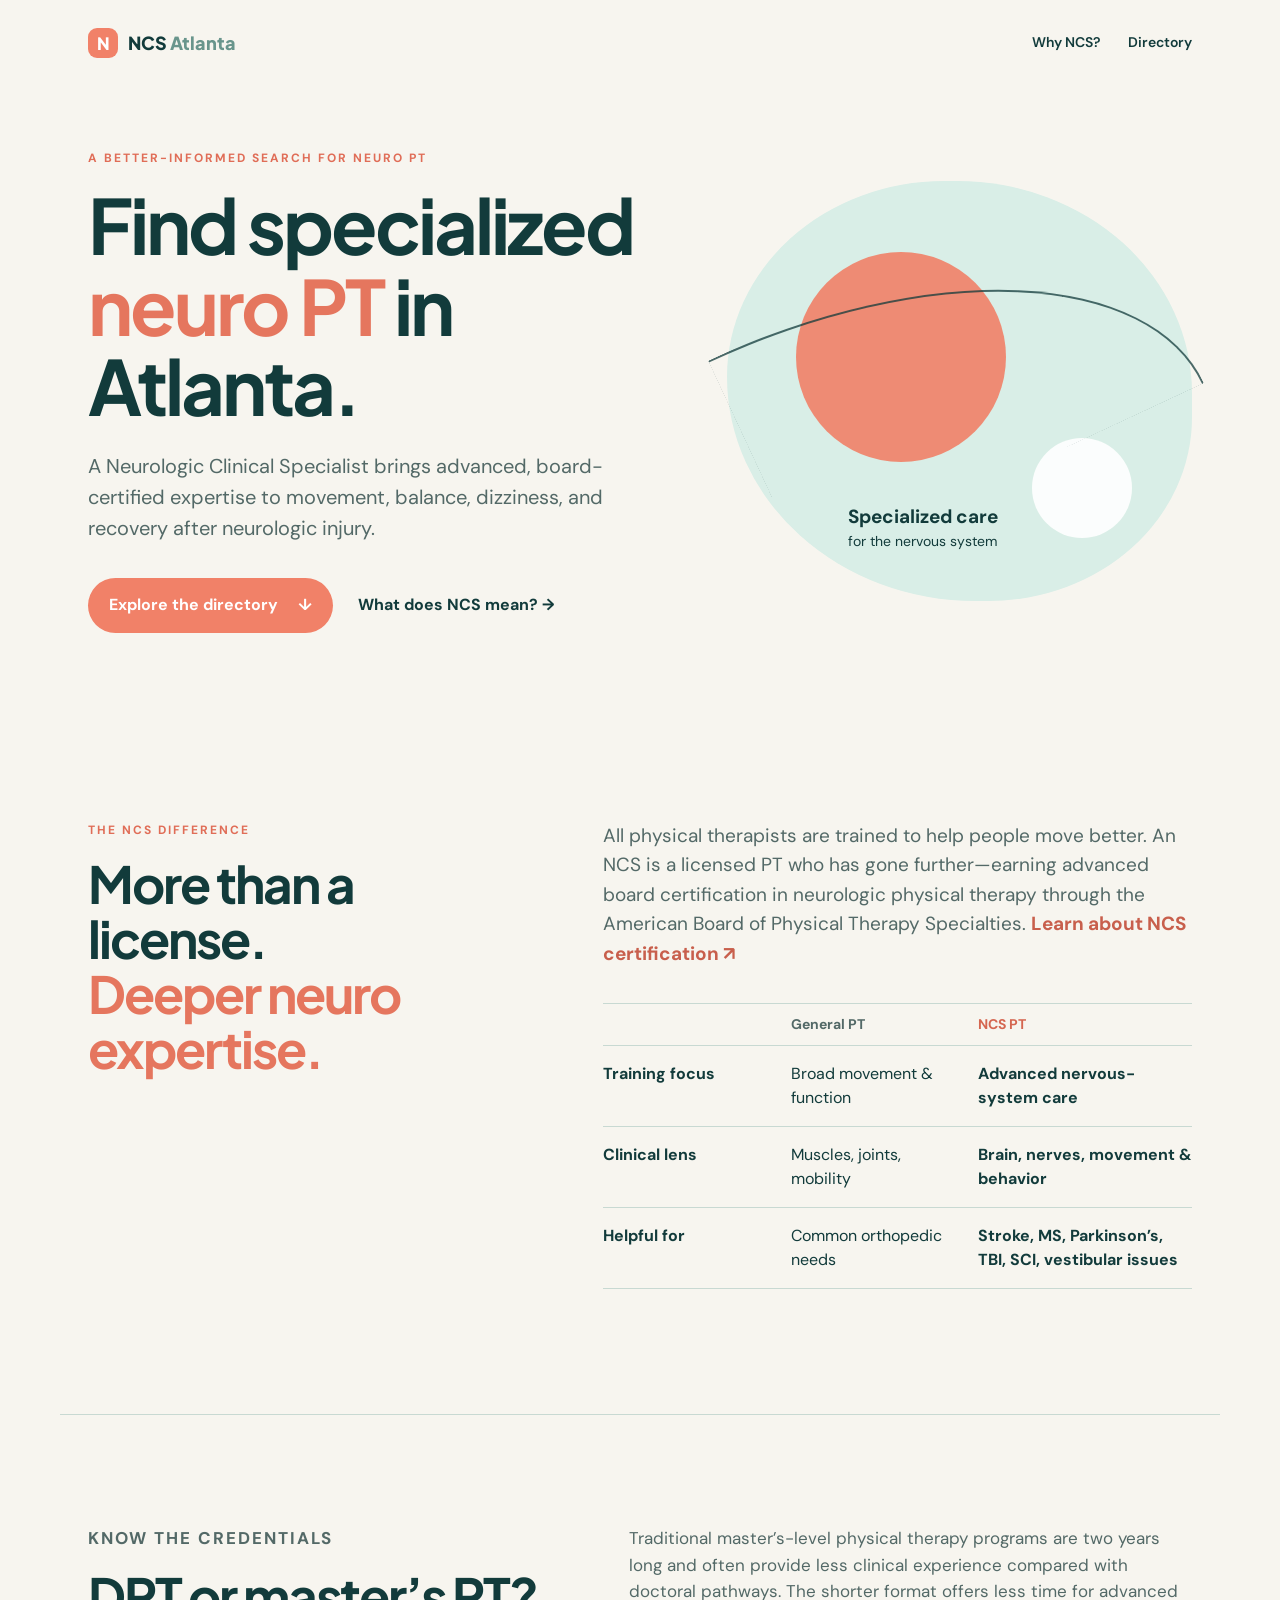
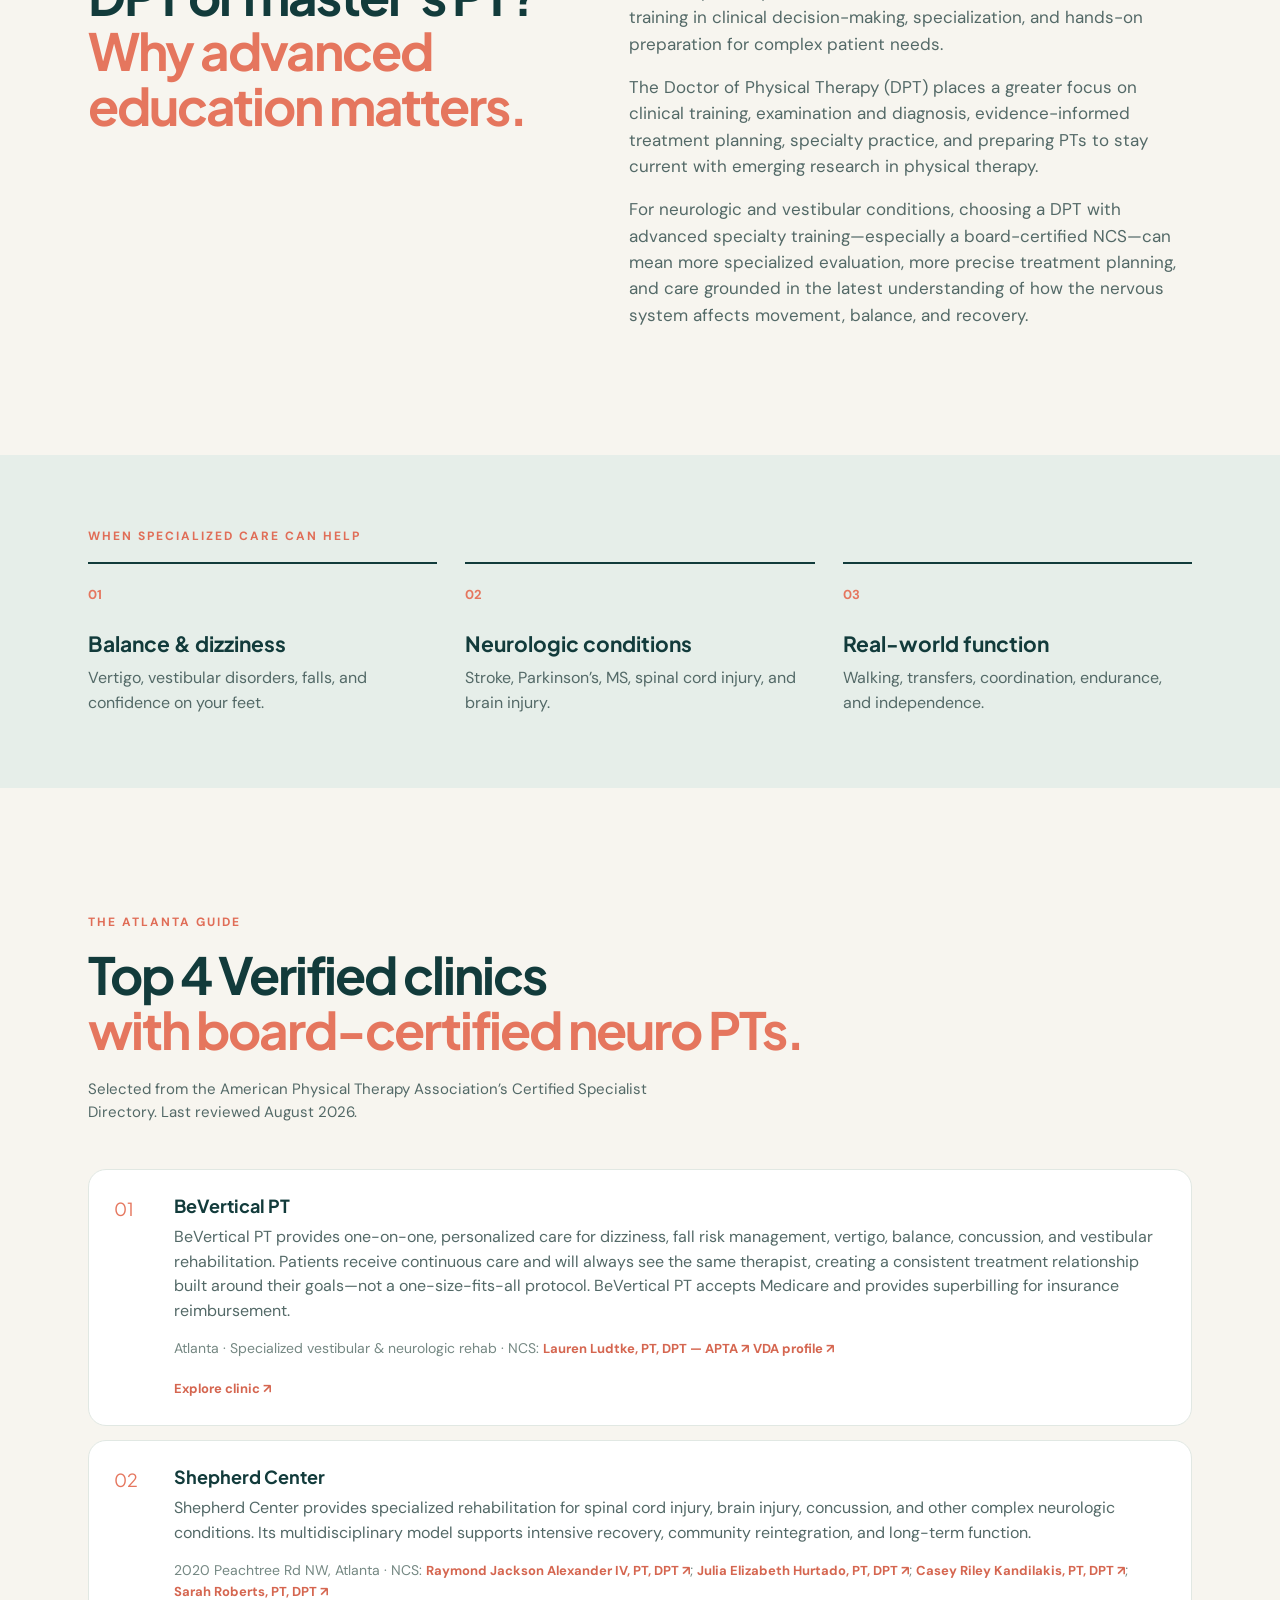
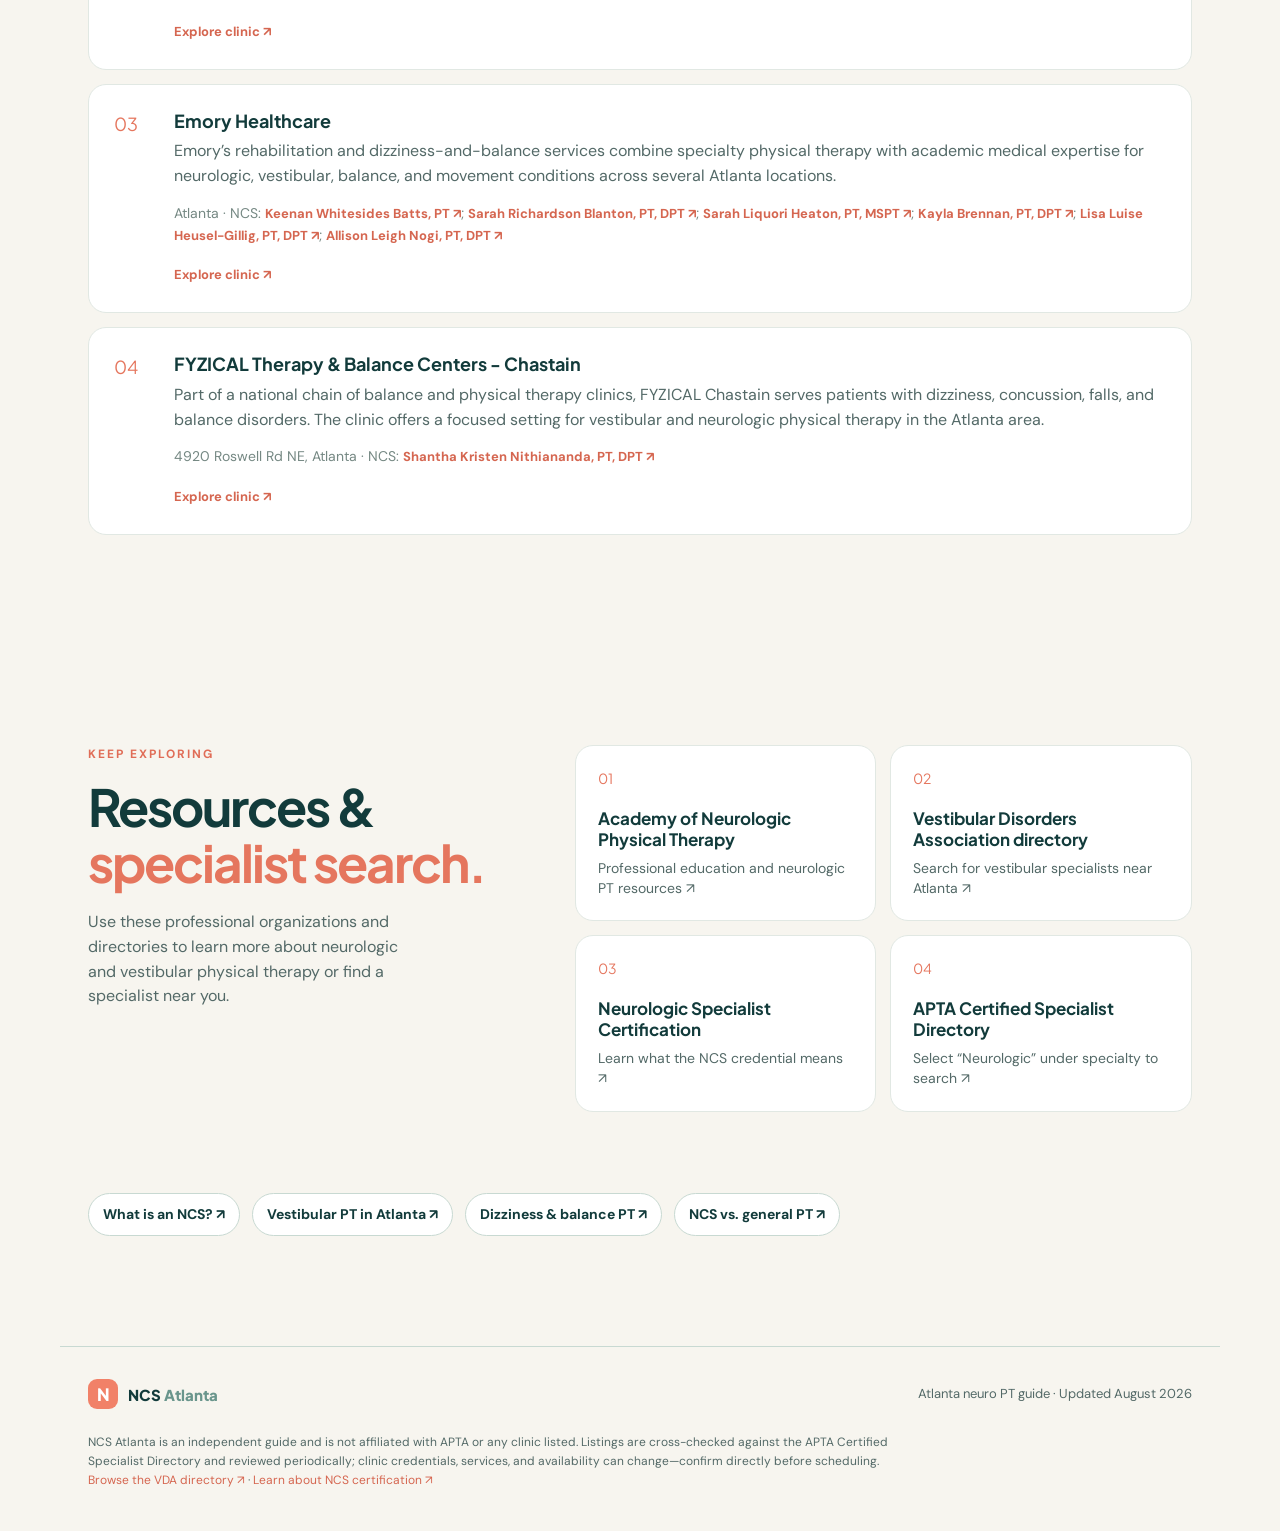
==== commit 3283238f: "Add structured data, cross-linking, and editorial disclaimer Add Article/BreadcrumbList JSON-LD to g" ====
--- a/index.html
+++ b/index.html
@@ -59,7 +59,7 @@
     <section class="resources wrap" id="resources"><div class="resources-heading"><p class="eyebrow">Keep exploring</p><h2>Resources &amp;<br><span>specialist search.</span></h2><p>Use these professional organizations and directories to learn more about neurologic and vestibular physical therapy or find a specialist near you.</p></div><div class="resource-links"><a href="https://www.neuropt.org" target="_blank" rel="noopener"><span>01</span><strong>Academy of Neurologic Physical Therapy</strong><small>Professional education and neurologic PT resources ↗</small></a><a href="https://vestibular.org/healthcare-directory/?_distance=33.7501275%2C-84.3885209%2C10%2CAtlanta%252C%2520GA%252C%2520USA" target="_blank" rel="noopener"><span>02</span><strong>Vestibular Disorders Association directory</strong><small>Search for vestibular specialists near Atlanta ↗</small></a><a href="https://www.neuropt.org/professional-resources/neurologic-specialist-certification" target="_blank" rel="noopener"><span>03</span><strong>Neurologic Specialist Certification</strong><small>Learn what the NCS credential means ↗</small></a><a href="https://aptaapps.apta.org/APTAPtDirectory/CertifiedSpecialistDirectory.aspx" target="_blank" rel="noopener"><span>04</span><strong>APTA Certified Specialist Directory</strong><small>Select “Neurologic” under specialty to search ↗</small></a></div><div class="topic-links" aria-label="Atlanta neuro PT guides"><a href="what-is-an-ncs.html">What is an NCS? ↗</a><a href="vestibular-physical-therapy-atlanta.html">Vestibular PT in Atlanta ↗</a><a href="dizziness-balance-physical-therapy-atlanta.html">Dizziness &amp; balance PT ↗</a><a href="ncs-vs-general-physical-therapy.html">NCS vs. general PT ↗</a></div></section>
 
   </main>
-  <footer class="footer wrap"><div class="brand"><span class="brand-mark">N</span><span>NCS <em>Atlanta</em></span></div><p>Atlanta neuro PT guide · Updated August 2026</p><p class="small">Clinic credentials, services, and availability can change—confirm directly before scheduling. <a href="https://vestibular.org/healthcare-directory/?_distance=33.7501275%2C-84.3885209%2C10%2CAtlanta%252C%2520GA%252C%2520USA" target="_blank" rel="noopener">Browse the VDA directory ↗</a> · <a href="https://www.neuropt.org/professional-resources/neurologic-specialist-certification" target="_blank" rel="noopener">Learn about NCS certification ↗</a></p></footer>
+  <footer class="footer wrap"><div class="brand"><span class="brand-mark">N</span><span>NCS <em>Atlanta</em></span></div><p>Atlanta neuro PT guide · Updated August 2026</p><p class="small">NCS Atlanta is an independent guide and is not affiliated with APTA or any clinic listed. Listings are cross-checked against the APTA Certified Specialist Directory and reviewed periodically; clinic credentials, services, and availability can change—confirm directly before scheduling. <a href="https://vestibular.org/healthcare-directory/?_distance=33.7501275%2C-84.3885209%2C10%2CAtlanta%252C%2520GA%252C%2520USA" target="_blank" rel="noopener">Browse the VDA directory ↗</a> · <a href="https://www.neuropt.org/professional-resources/neurologic-specialist-certification" target="_blank" rel="noopener">Learn about NCS certification ↗</a></p></footer>
 <script>
   const clinicLinks = {
     'BeVertical PT': 'https://beverticalpt.com/',
